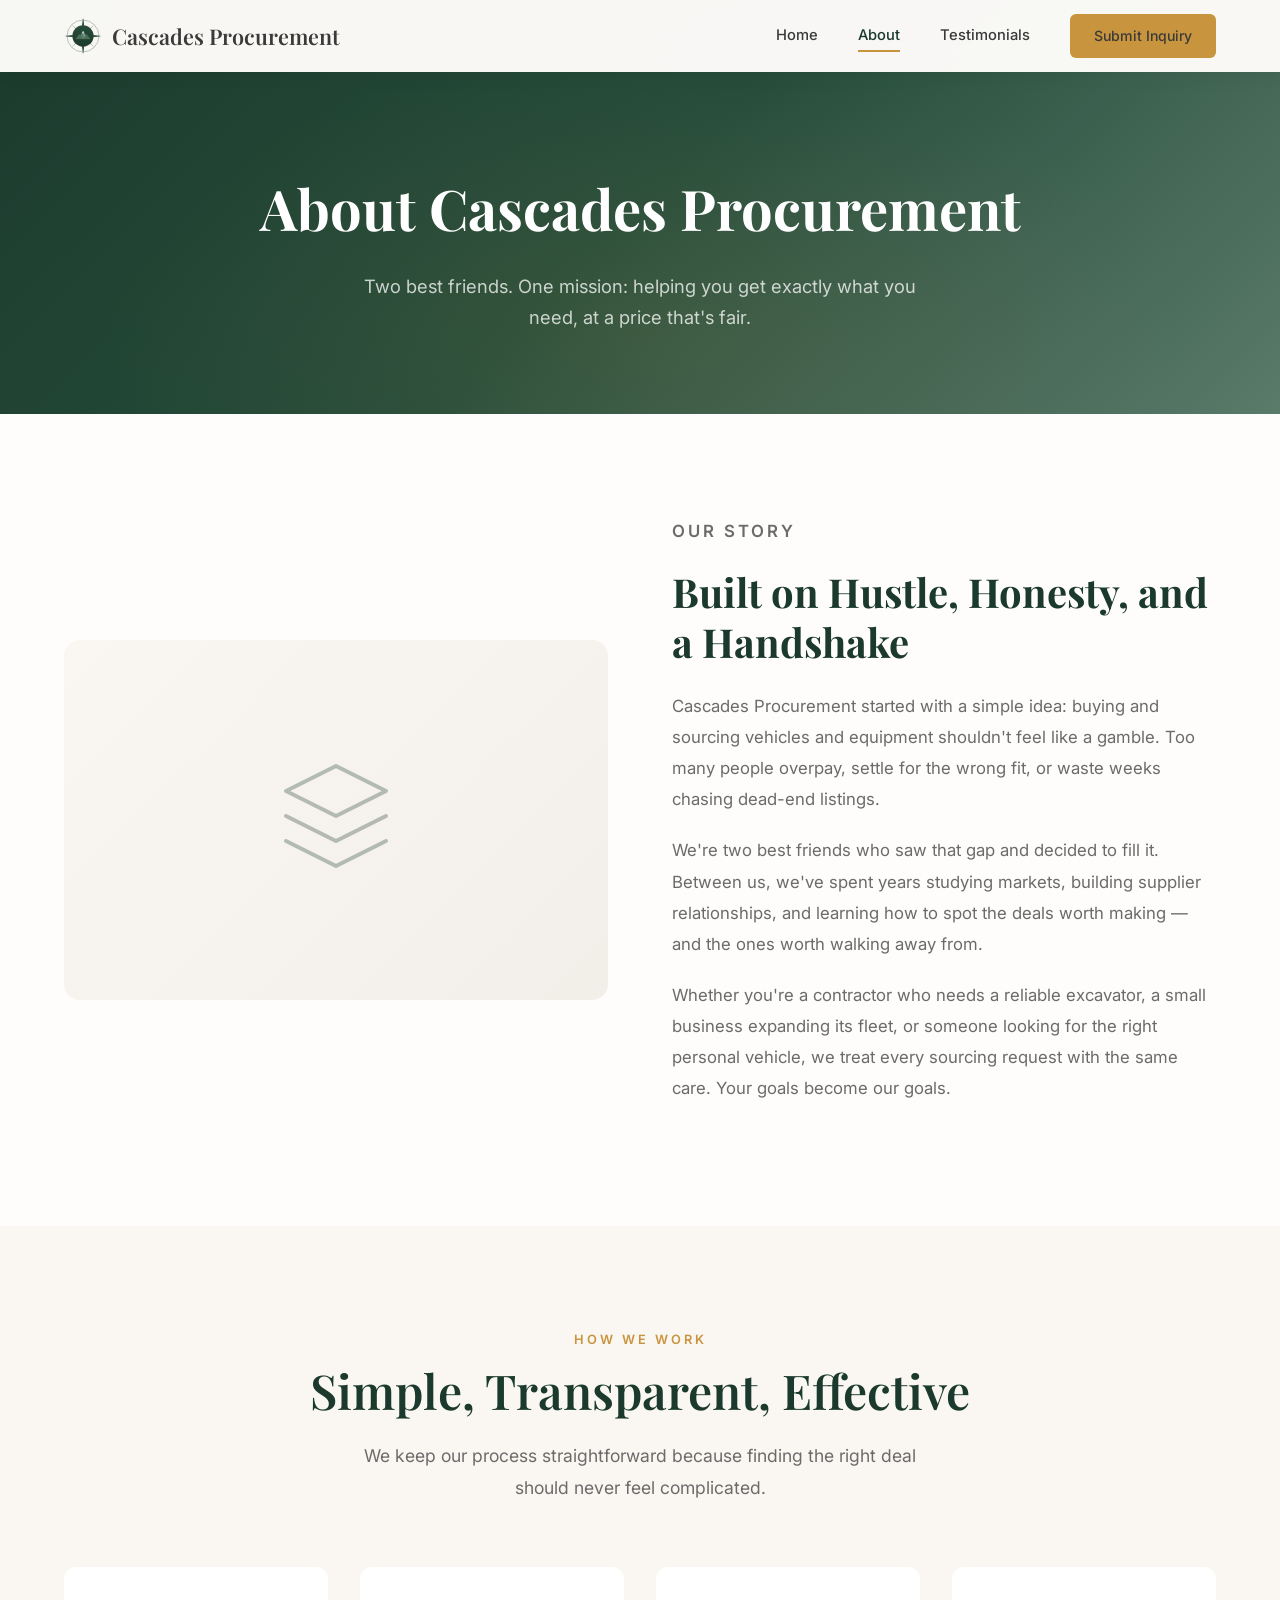
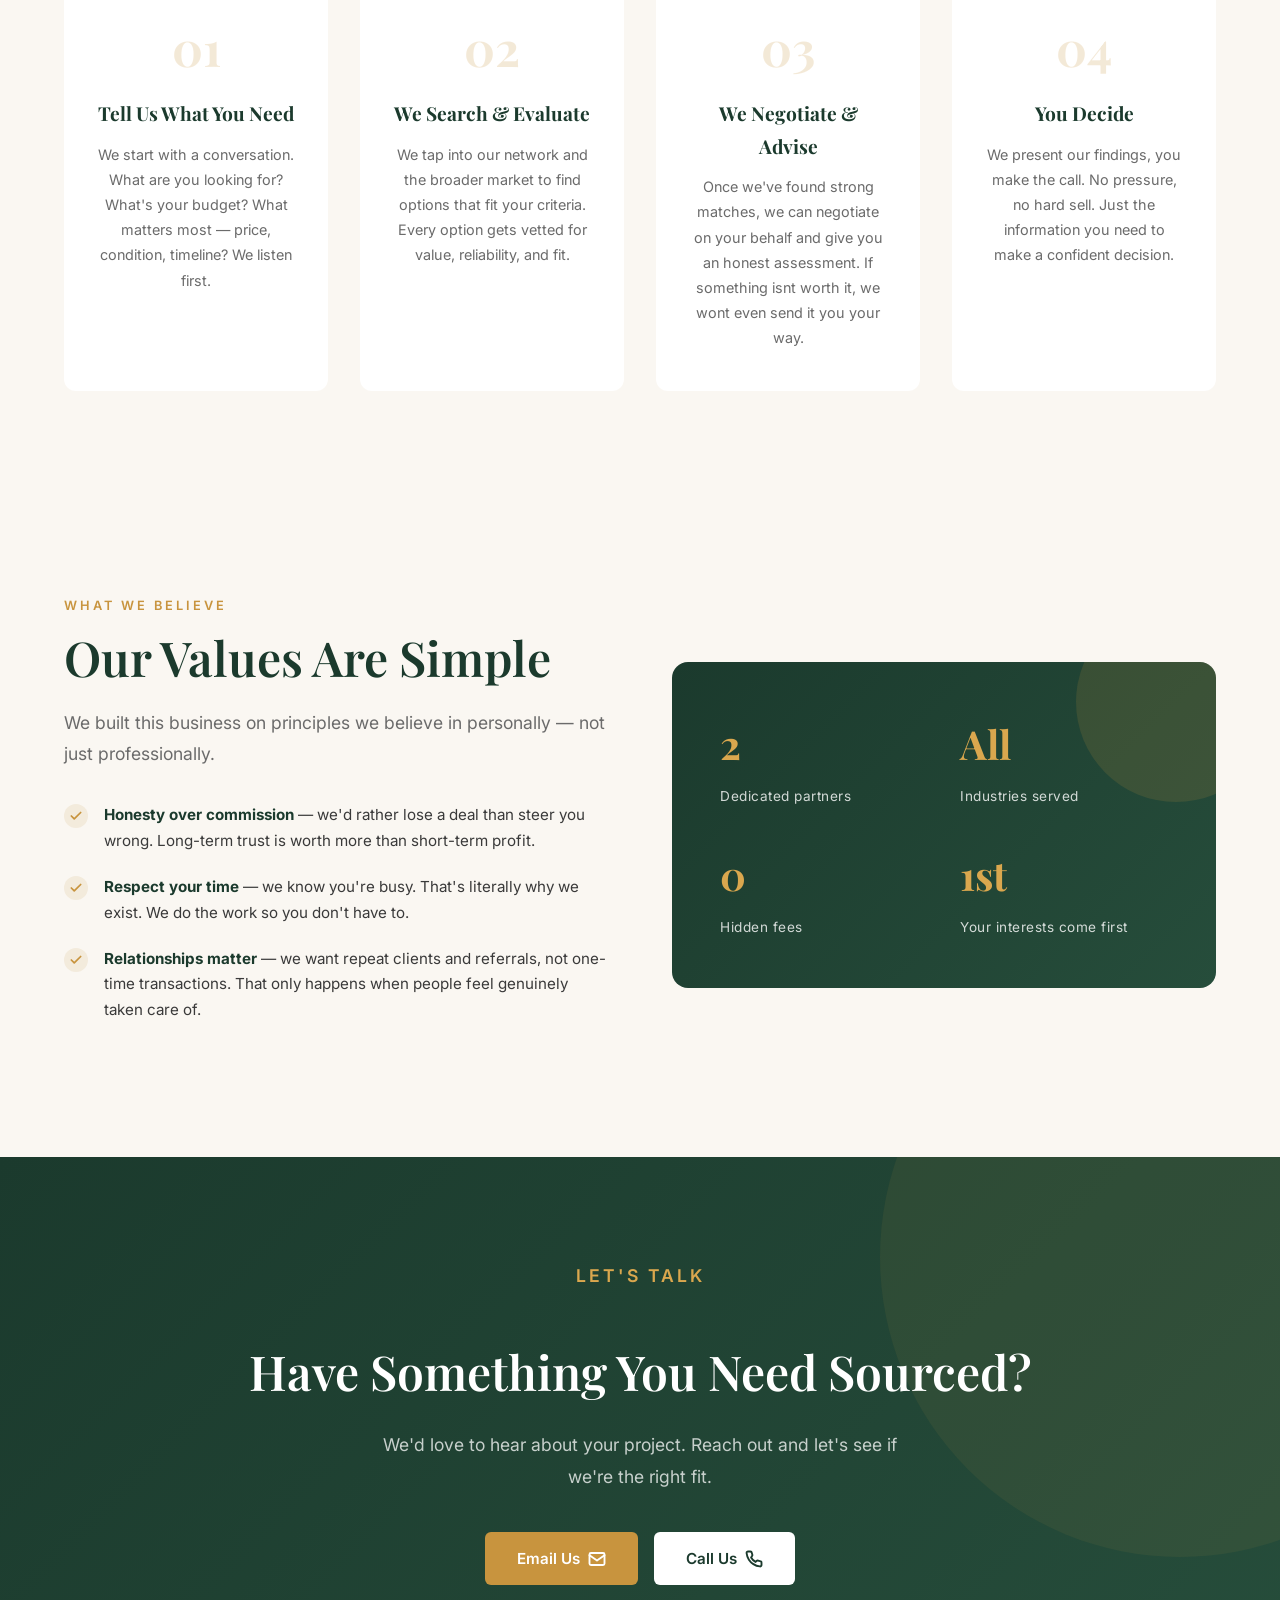
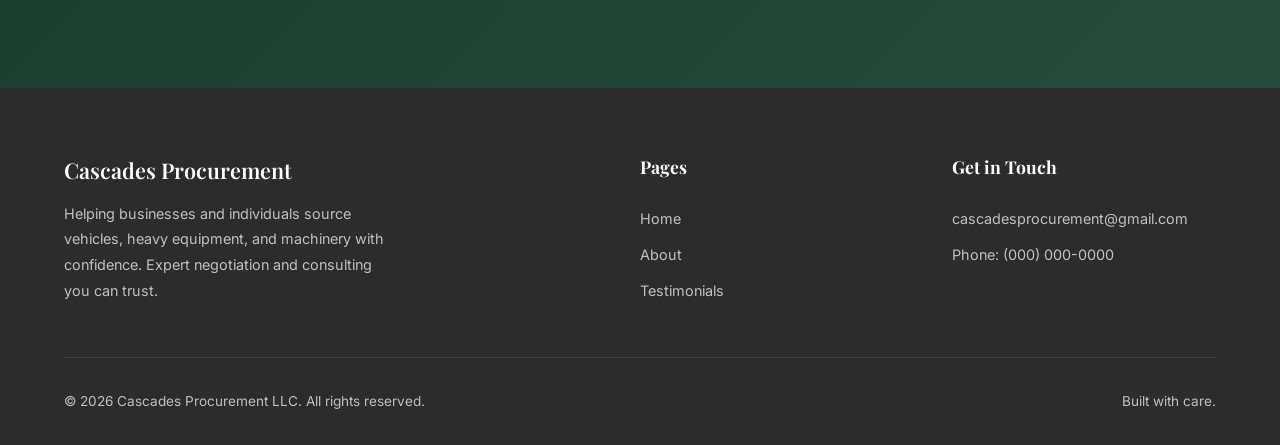
==== about.html @ ac0a52a3 "Update content and contact information in about.html" ====
<!DOCTYPE html>
<html lang="en">
<head>
  <meta charset="UTF-8">
  <meta name="viewport" content="width=device-width, initial-scale=1.0">
  <title>About Us — Cascades Procurement</title>
  <meta name="description" content="Learn about Cascades Procurement — who we are, how we work, and why businesses and individuals trust us to source vehicles and heavy equipment.">
  <link rel="stylesheet" href="styles.css">
  <link rel="icon" type="image/svg+xml" href="logo-icon.svg">
</head>
<body>

  <!-- ========== NAVIGATION ========== -->
  <nav class="navbar scrolled" id="navbar">
    <div class="container nav-inner">
      <a href="index.html" class="nav-logo">
        <img class="nav-logo-icon" src="logo-icon.svg" alt="Cascades Procurement logo">
        <span class="nav-logo-text">Cascades Procurement</span>
      </a>
      <div class="nav-links" id="navLinks">
        <a href="index.html">Home</a>
        <a href="about.html" class="active">About</a>
        <a href="testimonials.html">Testimonials</a>
        <a href="index.html#contact" class="btn btn-primary nav-cta">Submit Inquiry</a>
      </div>
      <button class="nav-toggle" id="navToggle" aria-label="Toggle navigation">
        <span></span><span></span><span></span>
      </button>
    </div>
  </nav>

  <!-- ========== PAGE HERO ========== -->
  <section class="page-hero">
    <h1 class="fade-up">About Cascades Procurement</h1>
    <p class="fade-up">Two best friends. One mission: helping you get exactly what you need, at a price that's&nbsp;fair.</p>
  </section>

  <!-- ========== OUR STORY ========== -->
  <section class="about-story">
    <div class="container about-story-grid">
      <div class="about-story-visual fade-up">
        <div class="about-icon-large">
          <svg viewBox="0 0 24 24" fill="none" stroke="currentColor" stroke-width=".8" stroke-linecap="round" stroke-linejoin="round">
            <path d="M12 2L2 7l10 5 10-5-10-5z"/>
            <path d="M2 17l10 5 10-5"/>
            <path d="M2 12l10 5 10-5"/>
          </svg>
        </div>
      </div>
      <div class="about-story-text fade-up">
        <p class="section-label">Our Story</p>
        <h2>Built on Hustle, Honesty, and a Handshake</h2>
        <p>Cascades Procurement started with a simple idea: buying and sourcing vehicles and equipment shouldn't feel like a gamble. Too many people overpay, settle for the wrong fit, or waste weeks chasing dead-end listings.</p>
        <p>We're two best friends who saw that gap and decided to fill it. Between us, we've spent years studying markets, building supplier relationships, and learning how to spot the deals worth making — and the ones worth walking away from.</p>
        <p>Whether you're a contractor who needs a reliable excavator, a small business expanding its fleet, or someone looking for the right personal vehicle, we treat every sourcing request with the same care. Your goals become our goals.</p>
      </div>
    </div>
  </section>

  <!-- ========== OUR APPROACH ========== -->
  <section class="approach">
    <div class="container">
      <div class="approach-header">
        <p class="section-label fade-up">How We Work</p>
        <h2 class="section-heading fade-up">Simple, Transparent, Effective</h2>
        <p class="section-sub fade-up">We keep our process straightforward because finding the right deal should never feel complicated.</p>
      </div>
      <div class="approach-steps stagger">
        <div class="approach-step fade-up">
          <div class="step-number">01</div>
          <h3>Tell Us What You Need</h3>
          <p>We start with a conversation. What are you looking for? What's your budget? What matters most — price, condition, timeline? We listen first.</p>
        </div>
        <div class="approach-step fade-up">
          <div class="step-number">02</div>
          <h3>We Search &amp; Evaluate</h3>
          <p>We tap into our network and the broader market to find options that fit your criteria. Every option gets vetted for value, reliability, and fit.</p>
        </div>
        <div class="approach-step fade-up">
          <div class="step-number">03</div>
          <h3>We Negotiate &amp; Advise</h3>
          <p>Once we've found strong matches, we can negotiate on your behalf and give you an honest assessment. If something isnt worth it, we wont even send it you your way.</p>
        </div>
        <div class="approach-step fade-up">
          <div class="step-number">04</div>
          <h3>You Decide</h3>
          <p>We present our findings, you make the call. No pressure, no hard sell. Just the information you need to make a confident decision.</p>
        </div>
      </div>
    </div>
  </section>

  <!-- ========== VALUES ========== -->
  <section class="value">
    <div class="container value-grid">
      <div class="value-content fade-up">
        <p class="section-label">What We Believe</p>
        <h2 class="section-heading">Our Values Are Simple</h2>
        <p class="section-sub">We built this business on principles we believe in personally — not just professionally.</p>
        <div class="value-list">
          <div class="value-item">
            <div class="value-check">
              <svg viewBox="0 0 24 24" fill="none" stroke="currentColor" stroke-width="3" stroke-linecap="round" stroke-linejoin="round"><polyline points="20 6 9 17 4 12"/></svg>
            </div>
            <p><strong>Honesty over commission</strong> &mdash; we'd rather lose a deal than steer you wrong. Long-term trust is worth more than short-term profit.</p>
          </div>
          <div class="value-item">
            <div class="value-check">
              <svg viewBox="0 0 24 24" fill="none" stroke="currentColor" stroke-width="3" stroke-linecap="round" stroke-linejoin="round"><polyline points="20 6 9 17 4 12"/></svg>
            </div>
            <p><strong>Respect your time</strong> &mdash; we know you're busy. That's literally why we exist. We do the work so you don't have to.</p>
          </div>
          <div class="value-item">
            <div class="value-check">
              <svg viewBox="0 0 24 24" fill="none" stroke="currentColor" stroke-width="3" stroke-linecap="round" stroke-linejoin="round"><polyline points="20 6 9 17 4 12"/></svg>
            </div>
            <p><strong>Relationships matter</strong> &mdash; we want repeat clients and referrals, not one-time transactions. That only happens when people feel genuinely taken care of.</p>
          </div>
        </div>
      </div>
      <div class="value-visual fade-up">
        <div class="value-visual-box">
          <div class="stat-grid">
            <div class="stat">
              <h4>2</h4>
              <span>Dedicated partners</span>
            </div>
            <div class="stat">
              <h4>All</h4>
              <span>Industries served</span>
            </div>
            <div class="stat">
              <h4>0</h4>
              <span>Hidden fees</span>
            </div>
            <div class="stat">
              <h4>1st</h4>
              <span>Your interests come first</span>
            </div>
          </div>
        </div>
      </div>
    </div>
  </section>

  <!-- ========== CTA ========== -->
  <section class="cta-banner">
    <div class="container">
      <p class="section-label fade-up">Let's Talk</p>
      <h2 class="fade-up">Have Something You Need Sourced?</h2>
      <p class="fade-up">We'd love to hear about your project. Reach out and let's see if we're the right fit.</p>
      <div class="cta-buttons fade-up">
        <a href="mailto:contact@cascadesprocurement.com" class="btn btn-primary">
          Email Us
          <svg width="18" height="18" viewBox="0 0 24 24" fill="none" stroke="currentColor" stroke-width="2.5" stroke-linecap="round" stroke-linejoin="round"><rect x="2" y="4" width="20" height="16" rx="2"/><path d="M22 7l-10 7L2 7"/></svg>
        </a>
        <a href="tel:+10000000000" class="btn btn-white">
          Call Us
          <svg width="18" height="18" viewBox="0 0 24 24" fill="none" stroke="currentColor" stroke-width="2.5" stroke-linecap="round" stroke-linejoin="round"><path d="M22 16.92v3a2 2 0 01-2.18 2 19.79 19.79 0 01-8.63-3.07 19.5 19.5 0 01-6-6 19.79 19.79 0 01-3.07-8.67A2 2 0 014.11 2h3a2 2 0 012 1.72c.13.81.36 1.6.68 2.34a2 2 0 01-.45 2.11L8.09 9.91a16 16 0 006 6l1.27-1.27a2 2 0 012.11-.45c.74.32 1.53.55 2.34.68A2 2 0 0122 16.92z"/></svg>
        </a>
      </div>
    </div>
  </section>

  <!-- ========== FOOTER ========== -->
  <footer class="footer">
    <div class="container">
      <div class="footer-grid">
        <div class="footer-brand">
          <span class="nav-logo-text">Cascades Procurement</span>
          <p>Helping businesses and individuals source vehicles, heavy equipment, and machinery with confidence. Expert negotiation and consulting you can trust.</p>
        </div>
        <div>
          <h4>Pages</h4>
          <div class="footer-links">
            <a href="index.html">Home</a>
            <a href="about.html">About</a>
            <a href="testimonials.html">Testimonials</a>
          </div>
        </div>
        <div>
          <h4>Get in Touch</h4>
          <div class="footer-links">
            <a href="mailto:cascadesprocurement@gmail.com">cascadesprocurement@gmail.com</a>
            <a href="tel:+10000000000">Phone: (000) 000-0000</a>
          </div>
        </div>
      </div>
      <div class="footer-bottom">
        <span>&copy; 2026 Cascades Procurement LLC. All rights reserved.</span>
        <span>Built with care.</span>
      </div>
    </div>
  </footer>

  <script src="script.js"></script>
</body>
</html>
---- styles.css ----
/* ============================================
   Cascades Procurement — Global Styles
   Warm, approachable, professional
   ============================================ */

/* ---------- Fonts ---------- */
@import url('https://fonts.googleapis.com/css2?family=Inter:wght@300;400;500;600;700&family=Playfair+Display:wght@500;600;700&display=swap');

/* ---------- Custom Properties ---------- */
:root {
  /* Core palette */
  --forest:       #1b3a2d;
  --forest-light: #264d3b;
  --sage:         #5a7a6a;
  --amber:        #c8943e;
  --amber-light:  #daa74e;
  --cream:        #faf7f2;
  --warm-white:   #fffdfb;
  --warm-gray:    #f2efe9;
  --charcoal:     #2c2c2c;
  --text:         #3a3a3a;
  --text-light:   #6b6b6b;

  /* Typography */
  --font-body:    'Inter', system-ui, -apple-system, sans-serif;
  --font-display: 'Playfair Display', Georgia, serif;

  /* Spacing */
  --section-pad: clamp(4rem, 8vw, 7rem);

  /* Transitions */
  --ease: cubic-bezier(.4, 0, .2, 1);
}

/* ---------- Reset & Base ---------- */
*, *::before, *::after { box-sizing: border-box; margin: 0; padding: 0; }

html {
  scroll-behavior: smooth;
  -webkit-font-smoothing: antialiased;
}

body {
  font-family: var(--font-body);
  color: var(--text);
  background: var(--warm-white);
  line-height: 1.7;
  overflow-x: hidden;
}

img { max-width: 100%; display: block; }
a   { text-decoration: none; color: inherit; }
ul  { list-style: none; }

/* ---------- Utility ---------- */
.container {
  width: min(1200px, 90%);
  margin-inline: auto;
}

.section-label {
  font-family: var(--font-body);
  font-size: .8rem;
  font-weight: 600;
  letter-spacing: 3px;
  text-transform: uppercase;
  color: var(--amber);
  margin-bottom: .75rem;
}

.section-heading {
  font-family: var(--font-display);
  font-size: clamp(2rem, 4vw, 3rem);
  font-weight: 600;
  color: var(--forest);
  line-height: 1.2;
  margin-bottom: 1.25rem;
}

.section-sub {
  font-size: 1.1rem;
  color: var(--text-light);
  max-width: 600px;
  line-height: 1.8;
}

/* ---------- Buttons ---------- */
.btn {
  display: inline-flex;
  align-items: center;
  gap: .5rem;
  padding: .85rem 2rem;
  border-radius: 6px;
  font-family: var(--font-body);
  font-weight: 600;
  font-size: .95rem;
  cursor: pointer;
  border: none;
  transition: all .3s var(--ease);
}

.btn-primary {
  background: var(--amber);
  color: #fff;
}
.btn-primary:hover {
  background: var(--amber-light);
  transform: translateY(-2px);
  box-shadow: 0 8px 24px rgba(200, 148, 62, .3);
}

.btn-outline {
  background: transparent;
  color: var(--forest);
  border: 2px solid var(--forest);
}
.btn-outline:hover {
  background: var(--forest);
  color: #fff;
  transform: translateY(-2px);
}

.btn-white {
  background: #fff;
  color: var(--forest);
}
.btn-white:hover {
  transform: translateY(-2px);
  box-shadow: 0 8px 24px rgba(0,0,0,.12);
}

/* ---------- Navigation ---------- */
.navbar {
  position: fixed;
  top: 0; left: 0; right: 0;
  z-index: 1000;
  padding: 1.25rem 0;
  background: rgba(27, 58, 45, .85);
  backdrop-filter: blur(12px);
  transition: all .4s var(--ease);
}

/* Nav text is white on dark hero background */
.navbar .nav-logo-text,
.navbar .nav-links a {
  color: rgba(255,255,255,.9);
}

.navbar .nav-links a:hover,
.navbar .nav-links a.active {
  color: #fff;
}

.navbar .nav-toggle span {
  background: #fff;
}

.navbar.scrolled {
  background: rgba(255, 253, 251, .97);
  backdrop-filter: blur(12px);
  box-shadow: 0 1px 20px rgba(0,0,0,.06);
  padding: .85rem 0;
}

/* Revert text to dark on scrolled / inner pages */
.navbar.scrolled .nav-logo-text,
.navbar.scrolled .nav-links a {
  color: var(--text);
}

.navbar.scrolled .nav-links a:hover,
.navbar.scrolled .nav-links a.active {
  color: var(--forest);
}

.navbar.scrolled .nav-toggle span {
  background: var(--forest);
}

/* scrolled state handled by default img rendering */

.nav-inner {
  display: flex;
  align-items: center;
  justify-content: space-between;
}

.nav-logo {
  display: flex;
  align-items: center;
  gap: .65rem;
}

.nav-logo-icon {
  width: 38px;
  height: 38px;
}

.nav-logo-text {
  font-family: var(--font-display);
  font-size: 1.35rem;
  font-weight: 600;
  color: var(--forest);
}

.nav-links {
  display: flex;
  align-items: center;
  gap: 2.5rem;
}

.nav-links a {
  font-size: .92rem;
  font-weight: 500;
  color: var(--text);
  position: relative;
  transition: color .3s var(--ease);
}

.nav-links a::after {
  content: '';
  position: absolute;
  bottom: -4px; left: 0;
  width: 0; height: 2px;
  background: var(--amber);
  transition: width .3s var(--ease);
}

.nav-links a:hover,
.nav-links a.active {
  color: var(--forest);
}

.nav-links a:hover::after,
.nav-links a.active::after {
  width: 100%;
}

.nav-cta {
  padding: .65rem 1.5rem !important;
  font-size: .88rem !important;
}

/* Mobile menu toggle */
.nav-toggle {
  display: none;
  flex-direction: column;
  gap: 5px;
  cursor: pointer;
  background: none;
  border: none;
  padding: 4px;
}
.nav-toggle span {
  display: block;
  width: 24px;
  height: 2px;
  background: var(--forest);
  border-radius: 2px;
  transition: all .3s var(--ease);
}

/* ---------- Hero ---------- */
.hero {
  position: relative;
  min-height: 100vh;
  display: flex;
  align-items: center;
  background: linear-gradient(135deg, var(--forest) 0%, var(--forest-light) 50%, var(--sage) 100%);
  overflow: hidden;
}

.hero::before {
  content: '';
  position: absolute;
  inset: 0;
  background:
    radial-gradient(ellipse at 20% 80%, rgba(200, 148, 62, .12) 0%, transparent 60%),
    radial-gradient(ellipse at 80% 20%, rgba(255,255,255,.06) 0%, transparent 50%);
}

.hero-content {
  position: relative;
  z-index: 2;
  max-width: 720px;
  padding: 8rem 0 6rem;
}

.hero-label {
  font-size: .8rem;
  font-weight: 600;
  letter-spacing: 3px;
  text-transform: uppercase;
  color: var(--amber);
  margin-bottom: 1.5rem;
}

.hero h1 {
  font-family: var(--font-display);
  font-size: clamp(2.5rem, 5.5vw, 4rem);
  font-weight: 700;
  color: #fff;
  line-height: 1.15;
  margin-bottom: 1.5rem;
}

.hero h1 em {
  font-style: normal;
  color: var(--amber-light);
}

.hero p {
  font-size: 1.15rem;
  color: rgba(255,255,255,.8);
  line-height: 1.8;
  max-width: 560px;
  margin-bottom: 2.5rem;
}

.hero-buttons {
  display: flex;
  flex-wrap: wrap;
  gap: 1rem;
}

/* Floating shapes */
.hero-shape {
  position: absolute;
  border-radius: 50%;
  opacity: .06;
  background: #fff;
}
.hero-shape-1 { width: 500px; height: 500px; top: -150px; right: -100px; }
.hero-shape-2 { width: 300px; height: 300px; bottom: -80px; left: -60px; }
.hero-shape-3 { width: 200px; height: 200px; top: 40%; right: 15%; opacity: .04; }

/* ---------- Services ---------- */
.services {
  padding: var(--section-pad) 0;
  background: var(--warm-white);
}

.services-header {
  text-align: center;
  margin-bottom: 4rem;
}

.services-header .section-sub {
  margin-inline: auto;
}

.services-grid {
  display: grid;
  grid-template-columns: repeat(auto-fit, minmax(320px, 1fr));
  gap: 2rem;
}

.service-card {
  background: #fff;
  border-radius: 12px;
  padding: 2.5rem 2rem;
  border: 1px solid rgba(0,0,0,.05);
  transition: all .4s var(--ease);
  position: relative;
  overflow: hidden;
}

.service-card::before {
  content: '';
  position: absolute;
  top: 0; left: 0; right: 0;
  height: 3px;
  background: linear-gradient(90deg, var(--amber), var(--amber-light));
  transform: scaleX(0);
  transform-origin: left;
  transition: transform .4s var(--ease);
}

.service-card:hover {
  transform: translateY(-4px);
  box-shadow: 0 16px 48px rgba(0,0,0,.08);
}

.service-card:hover::before {
  transform: scaleX(1);
}

.service-icon {
  width: 56px;
  height: 56px;
  border-radius: 12px;
  background: var(--cream);
  display: flex;
  align-items: center;
  justify-content: center;
  margin-bottom: 1.5rem;
}

.service-icon svg {
  width: 28px;
  height: 28px;
  color: var(--amber);
}

.service-card h3 {
  font-family: var(--font-display);
  font-size: 1.35rem;
  font-weight: 600;
  color: var(--forest);
  margin-bottom: .75rem;
}

.service-card p {
  color: var(--text-light);
  font-size: .95rem;
  line-height: 1.75;
}

/* ---------- Why Us / Value ---------- */
.value {
  padding: var(--section-pad) 0;
  background: var(--cream);
}

.value-grid {
  display: grid;
  grid-template-columns: 1fr 1fr;
  gap: 4rem;
  align-items: center;
}

.value-visual {
  position: relative;
}

.value-visual-box {
  background: linear-gradient(135deg, var(--forest), var(--forest-light));
  border-radius: 16px;
  padding: 3rem;
  color: #fff;
  position: relative;
  overflow: hidden;
}

.value-visual-box::after {
  content: '';
  position: absolute;
  width: 200px; height: 200px;
  border-radius: 50%;
  background: rgba(200,148,62,.15);
  top: -60px; right: -60px;
}

.stat-grid {
  display: grid;
  grid-template-columns: 1fr 1fr;
  gap: 2rem;
  position: relative;
  z-index: 1;
}

.stat h4 {
  font-family: var(--font-display);
  font-size: 2.5rem;
  font-weight: 700;
  color: var(--amber-light);
  margin-bottom: .25rem;
}

.stat span {
  font-size: .85rem;
  opacity: .8;
  letter-spacing: .5px;
}

.value-content .section-sub {
  margin-bottom: 2rem;
}

.value-list {
  display: flex;
  flex-direction: column;
  gap: 1.25rem;
  margin-bottom: 2rem;
}

.value-item {
  display: flex;
  align-items: flex-start;
  gap: 1rem;
}

.value-check {
  width: 24px;
  height: 24px;
  border-radius: 50%;
  background: rgba(200, 148, 62, .12);
  display: flex;
  align-items: center;
  justify-content: center;
  flex-shrink: 0;
  margin-top: 2px;
}

.value-check svg {
  width: 14px;
  height: 14px;
  color: var(--amber);
}

.value-item p {
  font-size: .95rem;
  color: var(--text);
  line-height: 1.7;
}

.value-item strong {
  color: var(--forest);
}

/* ---------- Inquiry Form ---------- */
.inquiry {
  padding: var(--section-pad) 0;
  background: var(--warm-white);
}

.inquiry-wrapper {
  display: grid;
  grid-template-columns: 1fr 1.3fr;
  gap: 4rem;
  align-items: start;
}

.inquiry-info {
  position: sticky;
  top: 7rem;
}

.inquiry-info .section-sub {
  margin-bottom: 2.5rem;
}

.inquiry-perks {
  display: flex;
  flex-direction: column;
  gap: 1.5rem;
}

.inquiry-perk {
  display: flex;
  align-items: flex-start;
  gap: 1rem;
}

.inquiry-perk-icon {
  width: 44px;
  height: 44px;
  border-radius: 10px;
  background: var(--cream);
  display: flex;
  align-items: center;
  justify-content: center;
  flex-shrink: 0;
}

.inquiry-perk-icon svg {
  width: 22px;
  height: 22px;
  color: var(--amber);
}

.inquiry-perk h4 {
  font-size: .95rem;
  font-weight: 600;
  color: var(--forest);
  margin-bottom: .2rem;
}

.inquiry-perk p {
  font-size: .85rem;
  color: var(--text-light);
  line-height: 1.65;
}

.inquiry-form-card {
  background: #fff;
  border-radius: 16px;
  padding: 2.5rem;
  border: 1px solid rgba(0,0,0,.06);
  box-shadow: 0 8px 40px rgba(0,0,0,.05);
}

.inquiry-form-card h3 {
  font-family: var(--font-display);
  font-size: 1.4rem;
  color: var(--forest);
  margin-bottom: .5rem;
}

.inquiry-form-card > p {
  font-size: .9rem;
  color: var(--text-light);
  margin-bottom: 2rem;
  line-height: 1.7;
}

.form-row {
  display: grid;
  grid-template-columns: 1fr 1fr;
  gap: 1.25rem;
}

.form-group {
  margin-bottom: 1.25rem;
}

.form-group.full {
  grid-column: 1 / -1;
}

.form-group label {
  display: block;
  font-size: .85rem;
  font-weight: 600;
  color: var(--text);
  margin-bottom: .45rem;
}

.form-group label .required {
  color: var(--amber);
  margin-left: 2px;
}

.form-group input,
.form-group select,
.form-group textarea {
  width: 100%;
  padding: .8rem 1rem;
  border: 1.5px solid rgba(0,0,0,.1);
  border-radius: 8px;
  font-family: var(--font-body);
  font-size: .92rem;
  color: var(--text);
  background: var(--warm-white);
  transition: border-color .3s var(--ease), box-shadow .3s var(--ease);
  -webkit-appearance: none;
  appearance: none;
}

.form-group select {
  background-image: url("data:image/svg+xml,%3Csvg xmlns='http://www.w3.org/2000/svg' width='16' height='16' viewBox='0 0 24 24' fill='none' stroke='%236b6b6b' stroke-width='2' stroke-linecap='round' stroke-linejoin='round'%3E%3Cpolyline points='6 9 12 15 18 9'%3E%3C/polyline%3E%3C/svg%3E");
  background-repeat: no-repeat;
  background-position: right 1rem center;
  padding-right: 2.5rem;
  cursor: pointer;
}

.form-group textarea {
  resize: vertical;
  min-height: 120px;
  line-height: 1.6;
}

.form-group input:focus,
.form-group select:focus,
.form-group textarea:focus {
  outline: none;
  border-color: var(--amber);
  box-shadow: 0 0 0 3px rgba(200, 148, 62, .12);
}

.form-group input::placeholder,
.form-group textarea::placeholder {
  color: #b0b0b0;
}

.form-submit {
  margin-top: .5rem;
}

.form-submit .btn {
  width: 100%;
  justify-content: center;
  padding: 1rem;
  font-size: 1rem;
}

.form-note {
  text-align: center;
  font-size: .8rem;
  color: var(--text-light);
  margin-top: 1rem;
}

/* Form success state */
.form-success {
  text-align: center;
  padding: 3rem 2rem;
  display: none;
}

.form-success.show {
  display: block;
}

.form-success-icon {
  width: 64px;
  height: 64px;
  border-radius: 50%;
  background: rgba(200, 148, 62, .1);
  display: flex;
  align-items: center;
  justify-content: center;
  margin: 0 auto 1.5rem;
}

.form-success-icon svg {
  width: 32px;
  height: 32px;
  color: var(--amber);
}

.form-success h3 {
  font-family: var(--font-display);
  font-size: 1.5rem;
  color: var(--forest);
  margin-bottom: .75rem;
}

.form-success p {
  color: var(--text-light);
  font-size: .95rem;
  line-height: 1.7;
}

@media (max-width: 900px) {
  .inquiry-wrapper {
    grid-template-columns: 1fr;
    gap: 2.5rem;
  }

  .inquiry-info {
    position: static;
  }

  .form-row {
    grid-template-columns: 1fr;
  }
}

/* ---------- CTA Banner ---------- */
.cta-banner {
  padding: var(--section-pad) 0;
  background: linear-gradient(135deg, var(--forest) 0%, var(--forest-light) 100%);
  text-align: center;
  position: relative;
  overflow: hidden;
}

.cta-banner::before {
  content: '';
  position: absolute;
  width: 600px; height: 600px;
  border-radius: 50%;
  background: rgba(200,148,62,.08);
  top: -200px; right: -200px;
}

.cta-banner .section-label { color: var(--amber-light); }

.cta-banner h2 {
  font-family: var(--font-display);
  font-size: clamp(2rem, 4vw, 3rem);
  font-weight: 600;
  color: #fff;
  margin-bottom: 1rem;
}

.cta-banner p {
  color: rgba(255,255,255,.75);
  font-size: 1.1rem;
  max-width: 560px;
  margin: 0 auto 2.5rem;
  line-height: 1.8;
}

.cta-buttons {
  display: flex;
  justify-content: center;
  flex-wrap: wrap;
  gap: 1rem;
  position: relative;
  z-index: 1;
}

/* ---------- Footer ---------- */
.footer {
  background: var(--charcoal);
  color: rgba(255,255,255,.7);
  padding: 4rem 0 2rem;
}

.footer-grid {
  display: grid;
  grid-template-columns: 2fr 1fr 1fr;
  gap: 3rem;
  margin-bottom: 3rem;
}

.footer-brand .nav-logo-text {
  color: #fff;
  margin-bottom: .75rem;
  display: block;
}

.footer-brand p {
  font-size: .9rem;
  line-height: 1.8;
  max-width: 320px;
}

.footer h4 {
  font-family: var(--font-display);
  font-size: 1.1rem;
  color: #fff;
  margin-bottom: 1.25rem;
}

.footer-links a {
  display: block;
  font-size: .9rem;
  padding: .35rem 0;
  transition: color .3s var(--ease);
}

.footer-links a:hover {
  color: var(--amber-light);
}

.footer-bottom {
  border-top: 1px solid rgba(255,255,255,.1);
  padding-top: 2rem;
  display: flex;
  justify-content: space-between;
  align-items: center;
  font-size: .85rem;
}

/* ---------- About Page ---------- */
.page-hero {
  padding: 10rem 0 5rem;
  background: linear-gradient(135deg, var(--forest) 0%, var(--forest-light) 50%, var(--sage) 100%);
  text-align: center;
  position: relative;
  overflow: hidden;
}

.page-hero::before {
  content: '';
  position: absolute;
  inset: 0;
  background: radial-gradient(ellipse at 50% 80%, rgba(200,148,62,.1) 0%, transparent 60%);
}

.page-hero h1 {
  font-family: var(--font-display);
  font-size: clamp(2.2rem, 4.5vw, 3.5rem);
  font-weight: 700;
  color: #fff;
  margin-bottom: 1rem;
  position: relative;
}

.page-hero p {
  font-size: 1.15rem;
  color: rgba(255,255,255,.75);
  max-width: 560px;
  margin-inline: auto;
  position: relative;
}

.about-story {
  padding: var(--section-pad) 0;
}

.about-story-grid {
  display: grid;
  grid-template-columns: 1fr 1fr;
  gap: 4rem;
  align-items: center;
}

.about-story-visual {
  background: linear-gradient(135deg, var(--cream), var(--warm-gray));
  border-radius: 16px;
  padding: 3rem;
  display: flex;
  align-items: center;
  justify-content: center;
  min-height: 360px;
}

.about-icon-large svg {
  width: 120px;
  height: 120px;
  color: var(--forest);
  opacity: .3;
}

.about-story-text h2 {
  font-family: var(--font-display);
  font-size: clamp(1.8rem, 3.5vw, 2.5rem);
  color: var(--forest);
  margin-bottom: 1.5rem;
  line-height: 1.25;
}

.about-story-text p {
  color: var(--text-light);
  font-size: 1.05rem;
  line-height: 1.85;
  margin-bottom: 1.25rem;
}

/* Approach section */
.approach {
  padding: var(--section-pad) 0;
  background: var(--cream);
}

.approach-header {
  text-align: center;
  margin-bottom: 4rem;
}

.approach-header .section-sub { margin-inline: auto; }

.approach-steps {
  display: grid;
  grid-template-columns: repeat(auto-fit, minmax(240px, 1fr));
  gap: 2rem;
  counter-reset: step;
}

.approach-step {
  background: #fff;
  border-radius: 12px;
  padding: 2.5rem 2rem;
  text-align: center;
  counter-increment: step;
  position: relative;
  transition: transform .3s var(--ease);
}

.approach-step:hover { transform: translateY(-4px); }

.step-number {
  font-family: var(--font-display);
  font-size: 3rem;
  font-weight: 700;
  color: var(--amber);
  opacity: .2;
  margin-bottom: .5rem;
}

.approach-step h3 {
  font-family: var(--font-display);
  font-size: 1.2rem;
  color: var(--forest);
  margin-bottom: .75rem;
}

.approach-step p {
  font-size: .9rem;
  color: var(--text-light);
  line-height: 1.75;
}

/* ---------- Testimonials Page ---------- */
.testimonials-section {
  padding: var(--section-pad) 0;
}

.testimonials-section .section-sub {
  margin-inline: auto;
}

.testimonials-coming {
  text-align: center;
  padding: 5rem 2rem;
}

.testimonials-coming-icon {
  width: 80px;
  height: 80px;
  border-radius: 50%;
  background: var(--cream);
  display: flex;
  align-items: center;
  justify-content: center;
  margin: 0 auto 2rem;
}

.testimonials-coming-icon svg {
  width: 36px;
  height: 36px;
  color: var(--amber);
}

.testimonials-coming h3 {
  font-family: var(--font-display);
  font-size: 1.5rem;
  color: var(--forest);
  margin-bottom: 1rem;
}

.testimonials-coming p {
  font-size: 1.05rem;
  color: var(--text-light);
  max-width: 480px;
  margin: 0 auto 2rem;
  line-height: 1.8;
}

/* ---------- Animations ---------- */
.fade-up {
  opacity: 0;
  transform: translateY(30px);
  transition: opacity .7s var(--ease), transform .7s var(--ease);
}

.fade-up.visible {
  opacity: 1;
  transform: translateY(0);
}

/* Stagger children */
.stagger .fade-up:nth-child(1) { transition-delay: 0s; }
.stagger .fade-up:nth-child(2) { transition-delay: .12s; }
.stagger .fade-up:nth-child(3) { transition-delay: .24s; }
.stagger .fade-up:nth-child(4) { transition-delay: .36s; }

/* ---------- Responsive ---------- */
@media (max-width: 900px) {
  .value-grid,
  .about-story-grid {
    grid-template-columns: 1fr;
    gap: 2.5rem;
  }

  .footer-grid {
    grid-template-columns: 1fr;
    gap: 2rem;
  }

  .footer-bottom {
    flex-direction: column;
    gap: .75rem;
    text-align: center;
  }
}

@media (max-width: 768px) {
  .nav-links {
    position: fixed;
    top: 0; right: -100%;
    width: 280px;
    height: 100vh;
    background: var(--warm-white);
    flex-direction: column;
    justify-content: center;
    gap: 2rem;
    padding: 2rem;
    box-shadow: -8px 0 32px rgba(0,0,0,.1);
    transition: right .4s var(--ease);
  }

  .nav-links.open { right: 0; }

  .nav-toggle { display: flex; }

  .hero-content { padding: 7rem 0 4rem; }

  .hero h1 { font-size: clamp(2rem, 7vw, 3rem); }

  .services-grid {
    grid-template-columns: 1fr;
  }

  .stat-grid {
    grid-template-columns: 1fr 1fr;
    gap: 1.5rem;
  }

  .stat h4 { font-size: 2rem; }
}

@media (max-width: 480px) {
  .hero-buttons {
    flex-direction: column;
  }

  .btn { width: 100%; justify-content: center; }
}
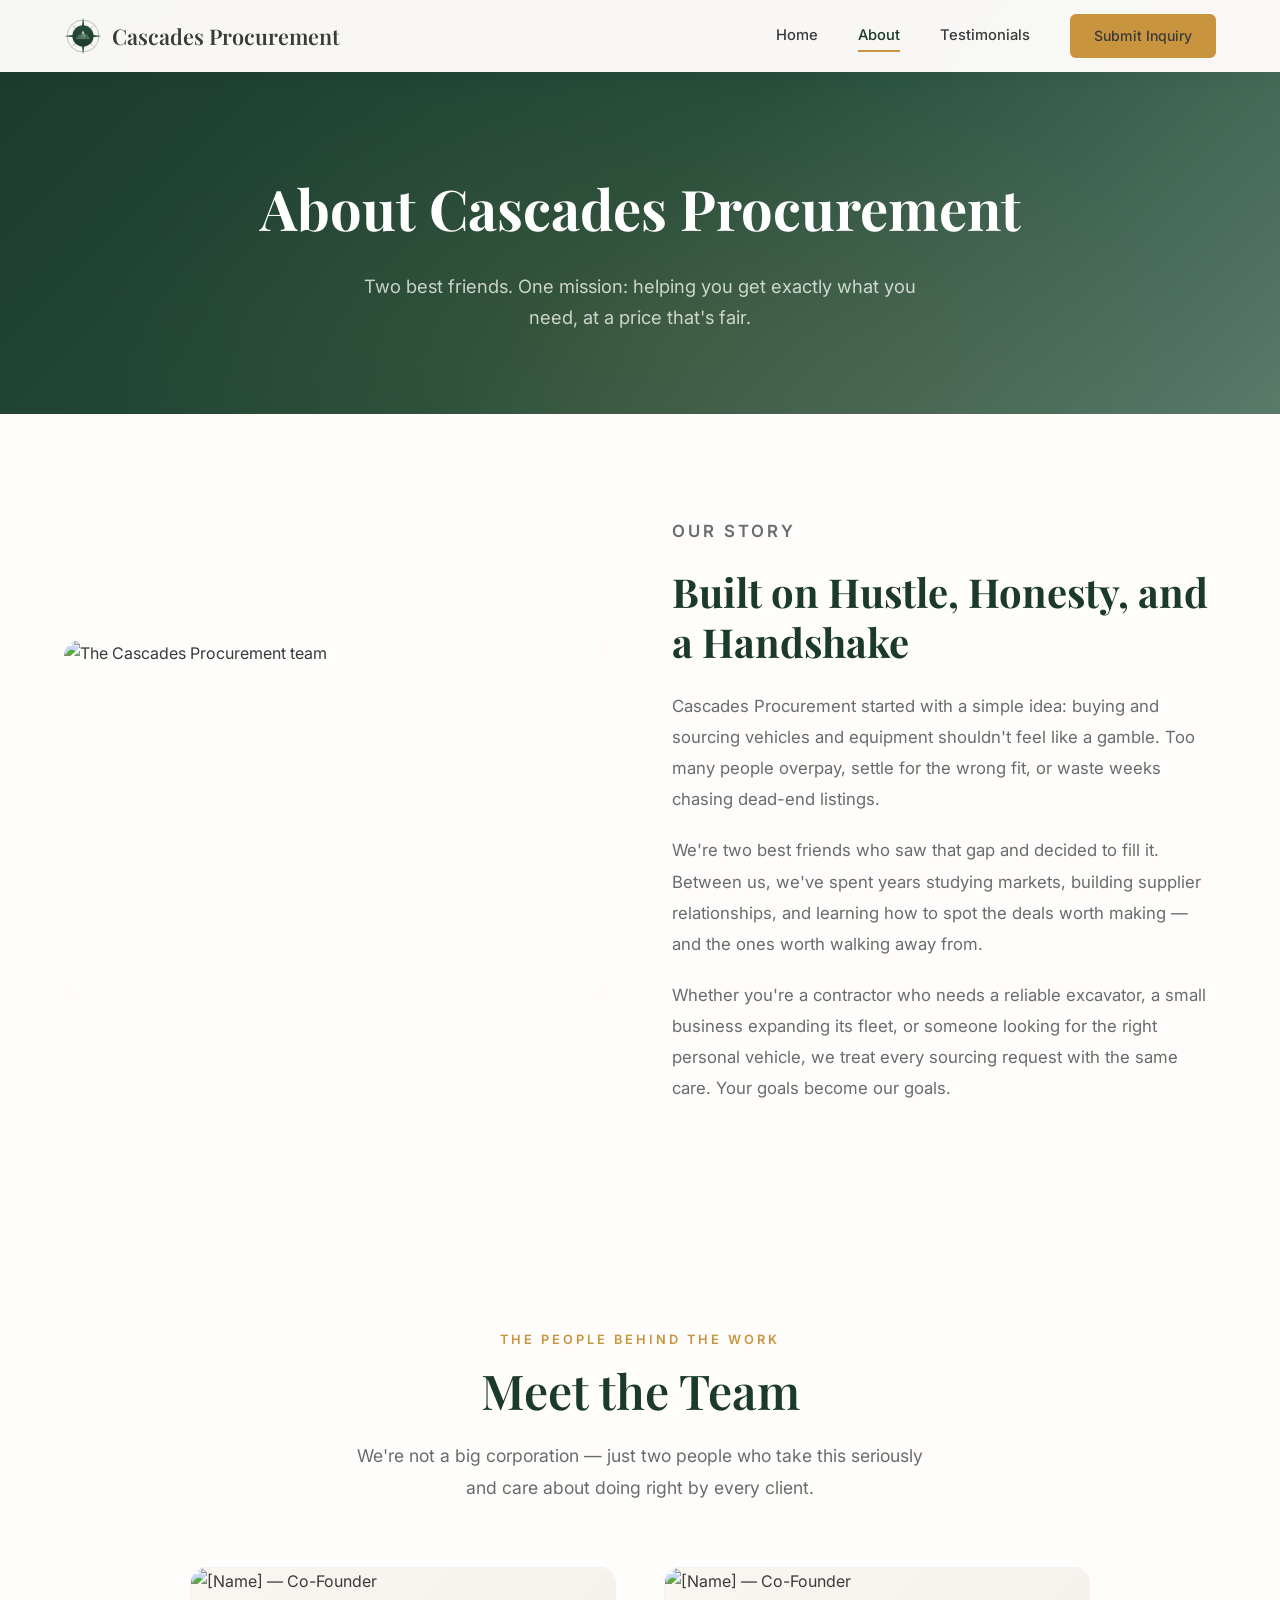
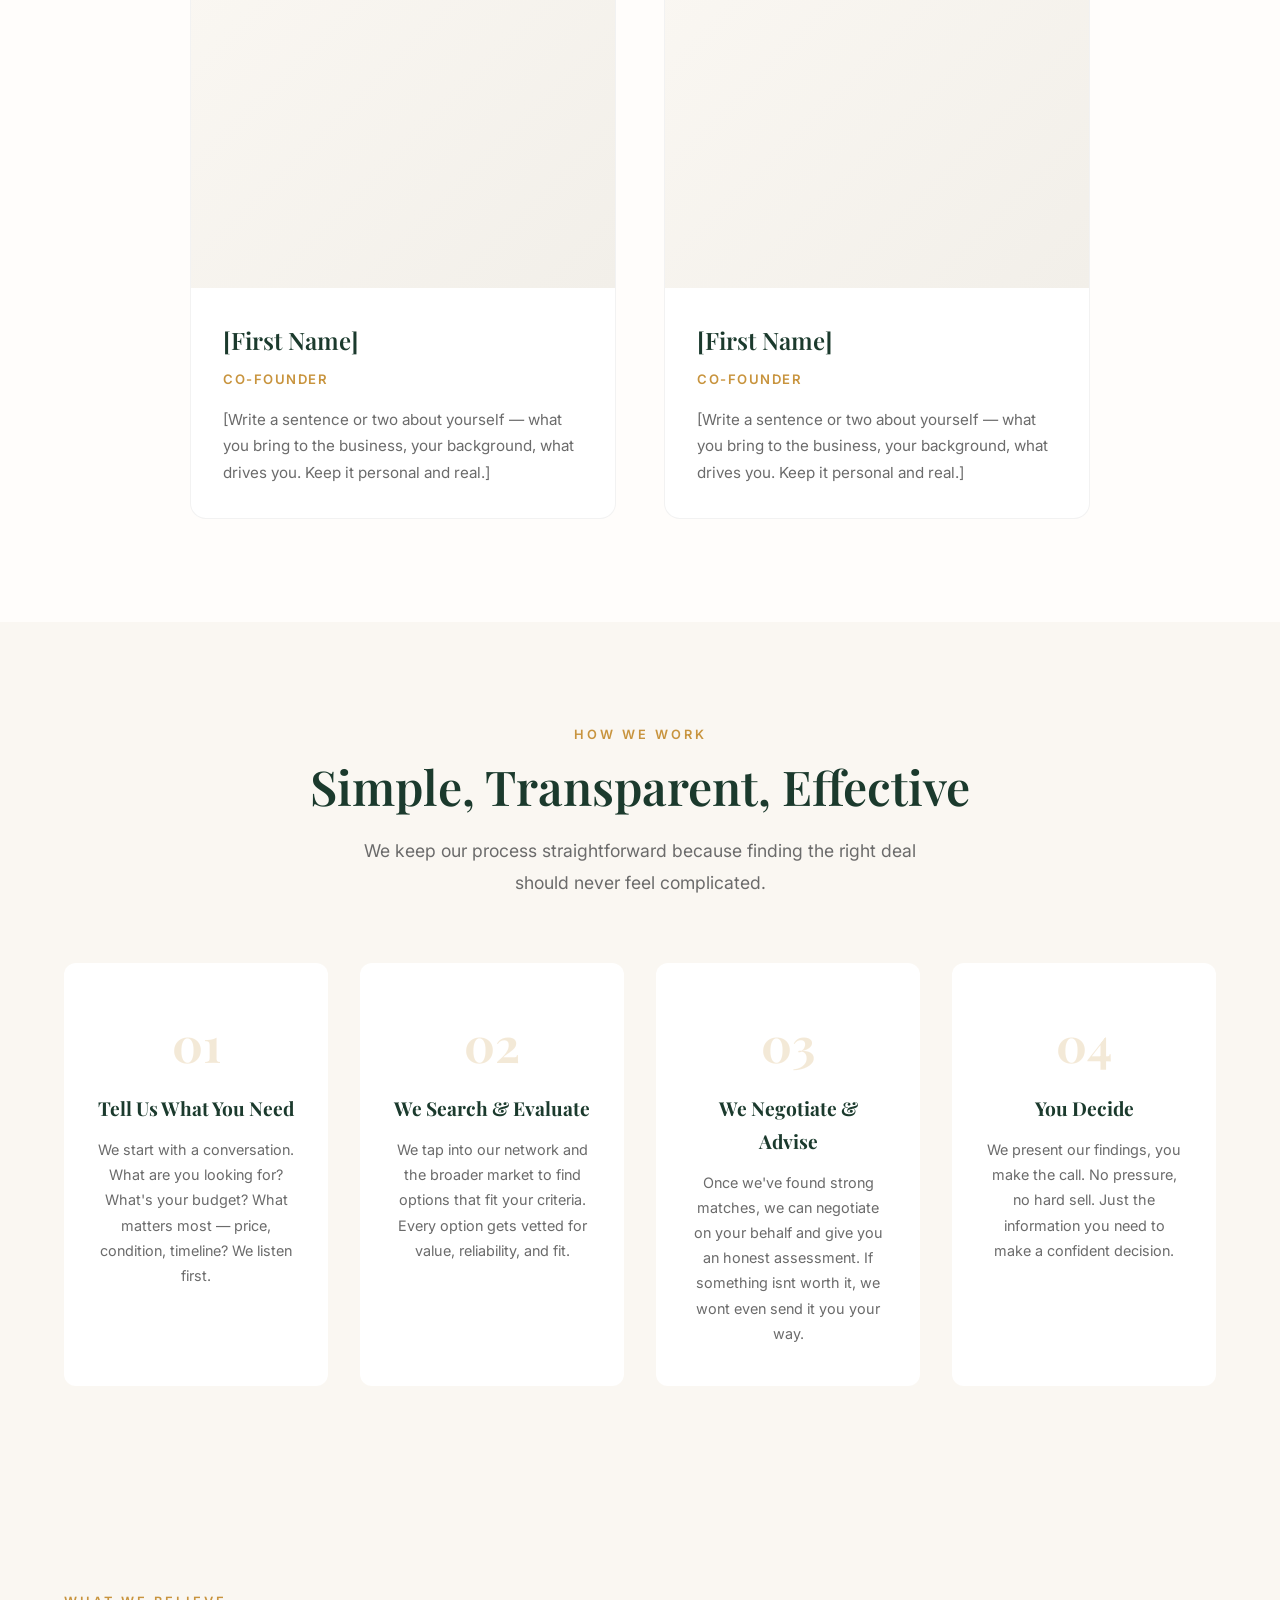
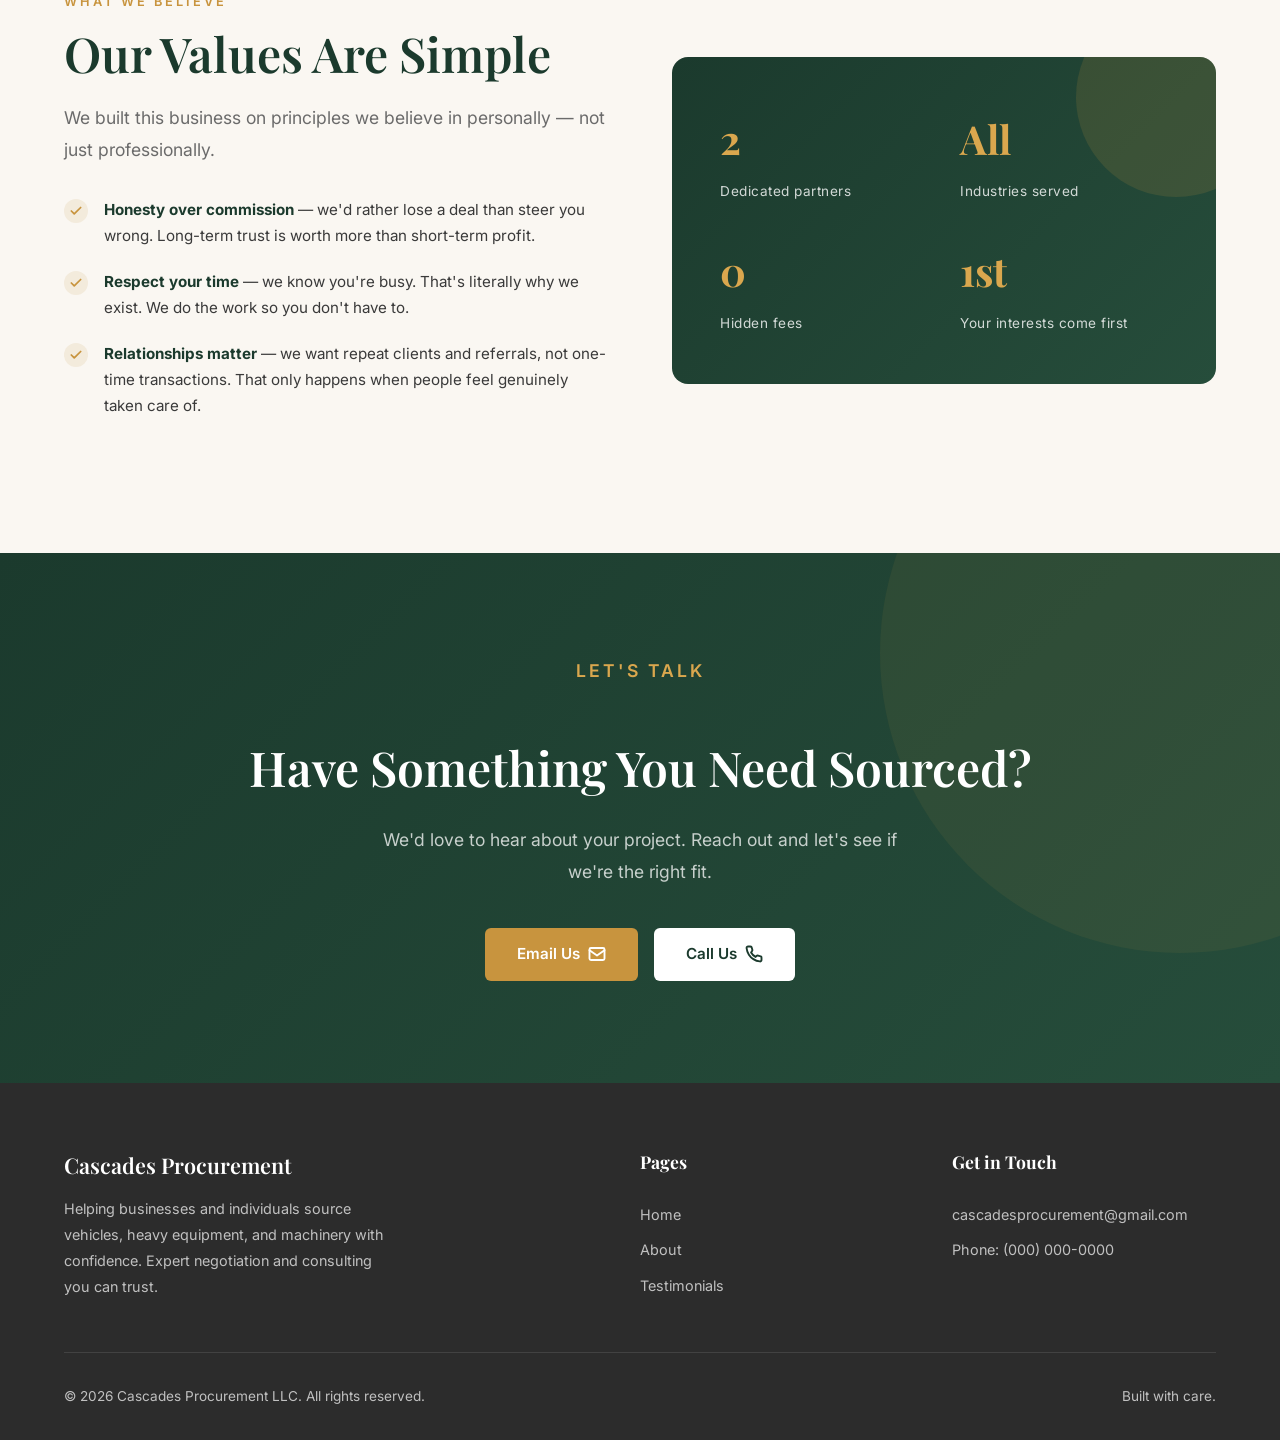
==== commit 66cf7fbf: "new about with meet the team" ====
--- a/about.html
+++ b/about.html
@@ -39,13 +39,15 @@
   <section class="about-story">
     <div class="container about-story-grid">
       <div class="about-story-visual fade-up">
-        <div class="about-icon-large">
-          <svg viewBox="0 0 24 24" fill="none" stroke="currentColor" stroke-width=".8" stroke-linecap="round" stroke-linejoin="round">
-            <path d="M12 2L2 7l10 5 10-5-10-5z"/>
-            <path d="M2 17l10 5 10-5"/>
-            <path d="M2 12l10 5 10-5"/>
-          </svg>
-        </div>
+        <!--
+          =============================================
+          TEAM PHOTO GOES HERE
+          Replace the <img> src below with your photo.
+          Put your image file in the "images" folder
+          and reference it as: images/your-photo.jpg
+          =============================================
+        -->
+        <img src="images/team-photo.jpg" alt="The Cascades Procurement team" class="about-story-img">
       </div>
       <div class="about-story-text fade-up">
         <p class="section-label">Our Story</p>
@@ -53,6 +55,58 @@
         <p>Cascades Procurement started with a simple idea: buying and sourcing vehicles and equipment shouldn't feel like a gamble. Too many people overpay, settle for the wrong fit, or waste weeks chasing dead-end listings.</p>
         <p>We're two best friends who saw that gap and decided to fill it. Between us, we've spent years studying markets, building supplier relationships, and learning how to spot the deals worth making — and the ones worth walking away from.</p>
         <p>Whether you're a contractor who needs a reliable excavator, a small business expanding its fleet, or someone looking for the right personal vehicle, we treat every sourcing request with the same care. Your goals become our goals.</p>
+      </div>
+    </div>
+  </section>
+
+  <!-- ========== MEET THE TEAM ========== -->
+  <section class="team">
+    <div class="container">
+      <div class="team-header">
+        <p class="section-label fade-up">The People Behind the Work</p>
+        <h2 class="section-heading fade-up">Meet the Team</h2>
+        <p class="section-sub fade-up">We're not a big corporation — just two people who take this seriously and care about doing right by every client.</p>
+      </div>
+      <div class="team-grid stagger">
+
+        <!-- TEAM MEMBER 1 -->
+        <div class="team-card fade-up">
+          <div class="team-photo">
+            <!--
+              =============================================
+              MEMBER 1 PHOTO
+              Put your headshot in the "images" folder
+              and update the src to: images/member1.jpg
+              =============================================
+            -->
+            <img src="images/member1.jpg" alt="[Name] — Co-Founder">
+          </div>
+          <div class="team-info">
+            <h3>[First Name]</h3>
+            <span class="team-role">Co-Founder</span>
+            <p>[Write a sentence or two about yourself — what you bring to the business, your background, what drives you. Keep it personal and real.]</p>
+          </div>
+        </div>
+
+        <!-- TEAM MEMBER 2 -->
+        <div class="team-card fade-up">
+          <div class="team-photo">
+            <!--
+              =============================================
+              MEMBER 2 PHOTO
+              Put your headshot in the "images" folder
+              and update the src to: images/member2.jpg
+              =============================================
+            -->
+            <img src="images/member2.jpg" alt="[Name] — Co-Founder">
+          </div>
+          <div class="team-info">
+            <h3>[First Name]</h3>
+            <span class="team-role">Co-Founder</span>
+            <p>[Write a sentence or two about yourself — what you bring to the business, your background, what drives you. Keep it personal and real.]</p>
+          </div>
+        </div>
+
       </div>
     </div>
   </section>
@@ -150,7 +204,7 @@
       <h2 class="fade-up">Have Something You Need Sourced?</h2>
       <p class="fade-up">We'd love to hear about your project. Reach out and let's see if we're the right fit.</p>
       <div class="cta-buttons fade-up">
-        <a href="mailto:contact@cascadesprocurement.com" class="btn btn-primary">
+        <a href="mailto:cascadesprocurement@gmail.com" class="btn btn-primary">
           Email Us
           <svg width="18" height="18" viewBox="0 0 24 24" fill="none" stroke="currentColor" stroke-width="2.5" stroke-linecap="round" stroke-linejoin="round"><rect x="2" y="4" width="20" height="16" rx="2"/><path d="M22 7l-10 7L2 7"/></svg>
         </a>
--- a/styles.css
+++ b/styles.css
@@ -1039,7 +1039,122 @@
 .stagger .fade-up:nth-child(2) { transition-delay: .12s; }
 .stagger .fade-up:nth-child(3) { transition-delay: .24s; }
 .stagger .fade-up:nth-child(4) { transition-delay: .36s; }
-
+/* ---------- About Story Photo ---------- */
+.about-story-visual {
+  background: none;        /* override the old gradient bg */
+  padding: 0;              /* override old padding */
+  min-height: auto;        /* override old min-height */
+  border-radius: 16px;
+  overflow: hidden;
+}
+ 
+.about-story-img {
+  width: 100%;
+  height: 100%;
+  min-height: 360px;
+  object-fit: cover;
+  border-radius: 16px;
+  box-shadow: 0 12px 40px rgba(0, 0, 0, .1);
+}
+ 
+ 
+/* ---------- Meet the Team ---------- */
+.team {
+  padding: var(--section-pad) 0;
+  background: var(--warm-white);
+}
+ 
+.team-header {
+  text-align: center;
+  margin-bottom: 4rem;
+}
+ 
+.team-header .section-sub {
+  margin-inline: auto;
+}
+ 
+.team-grid {
+  display: grid;
+  grid-template-columns: repeat(2, 1fr);
+  gap: 3rem;
+  max-width: 900px;
+  margin-inline: auto;
+}
+ 
+.team-card {
+  background: #fff;
+  border-radius: 16px;
+  overflow: hidden;
+  border: 1px solid rgba(0, 0, 0, .05);
+  transition: all .4s var(--ease);
+}
+ 
+.team-card:hover {
+  transform: translateY(-4px);
+  box-shadow: 0 16px 48px rgba(0, 0, 0, .08);
+}
+ 
+.team-photo {
+  width: 100%;
+  height: 320px;
+  overflow: hidden;
+  background: linear-gradient(135deg, var(--cream), var(--warm-gray));
+  position: relative;
+}
+ 
+.team-photo img {
+  width: 100%;
+  height: 100%;
+  object-fit: cover;
+  object-position: center top;
+  transition: transform .5s var(--ease);
+}
+ 
+.team-card:hover .team-photo img {
+  transform: scale(1.03);
+}
+ 
+.team-info {
+  padding: 2rem;
+}
+ 
+.team-info h3 {
+  font-family: var(--font-display);
+  font-size: 1.5rem;
+  font-weight: 600;
+  color: var(--forest);
+  margin-bottom: .25rem;
+}
+ 
+.team-role {
+  display: inline-block;
+  font-size: .82rem;
+  font-weight: 600;
+  letter-spacing: 1.5px;
+  text-transform: uppercase;
+  color: var(--amber);
+  margin-bottom: 1rem;
+}
+ 
+.team-info p {
+  font-size: .95rem;
+  color: var(--text-light);
+  line-height: 1.75;
+}
+ 
+ 
+/* ---------- Responsive: Team ---------- */
+@media (max-width: 700px) {
+  .team-grid {
+    grid-template-columns: 1fr;
+    max-width: 440px;
+  }
+ 
+  .team-photo {
+    height: 280px;
+  }
+}
+ 
 /* ---------- Responsive ---------- */
 @media (max-width: 900px) {
   .value-grid,
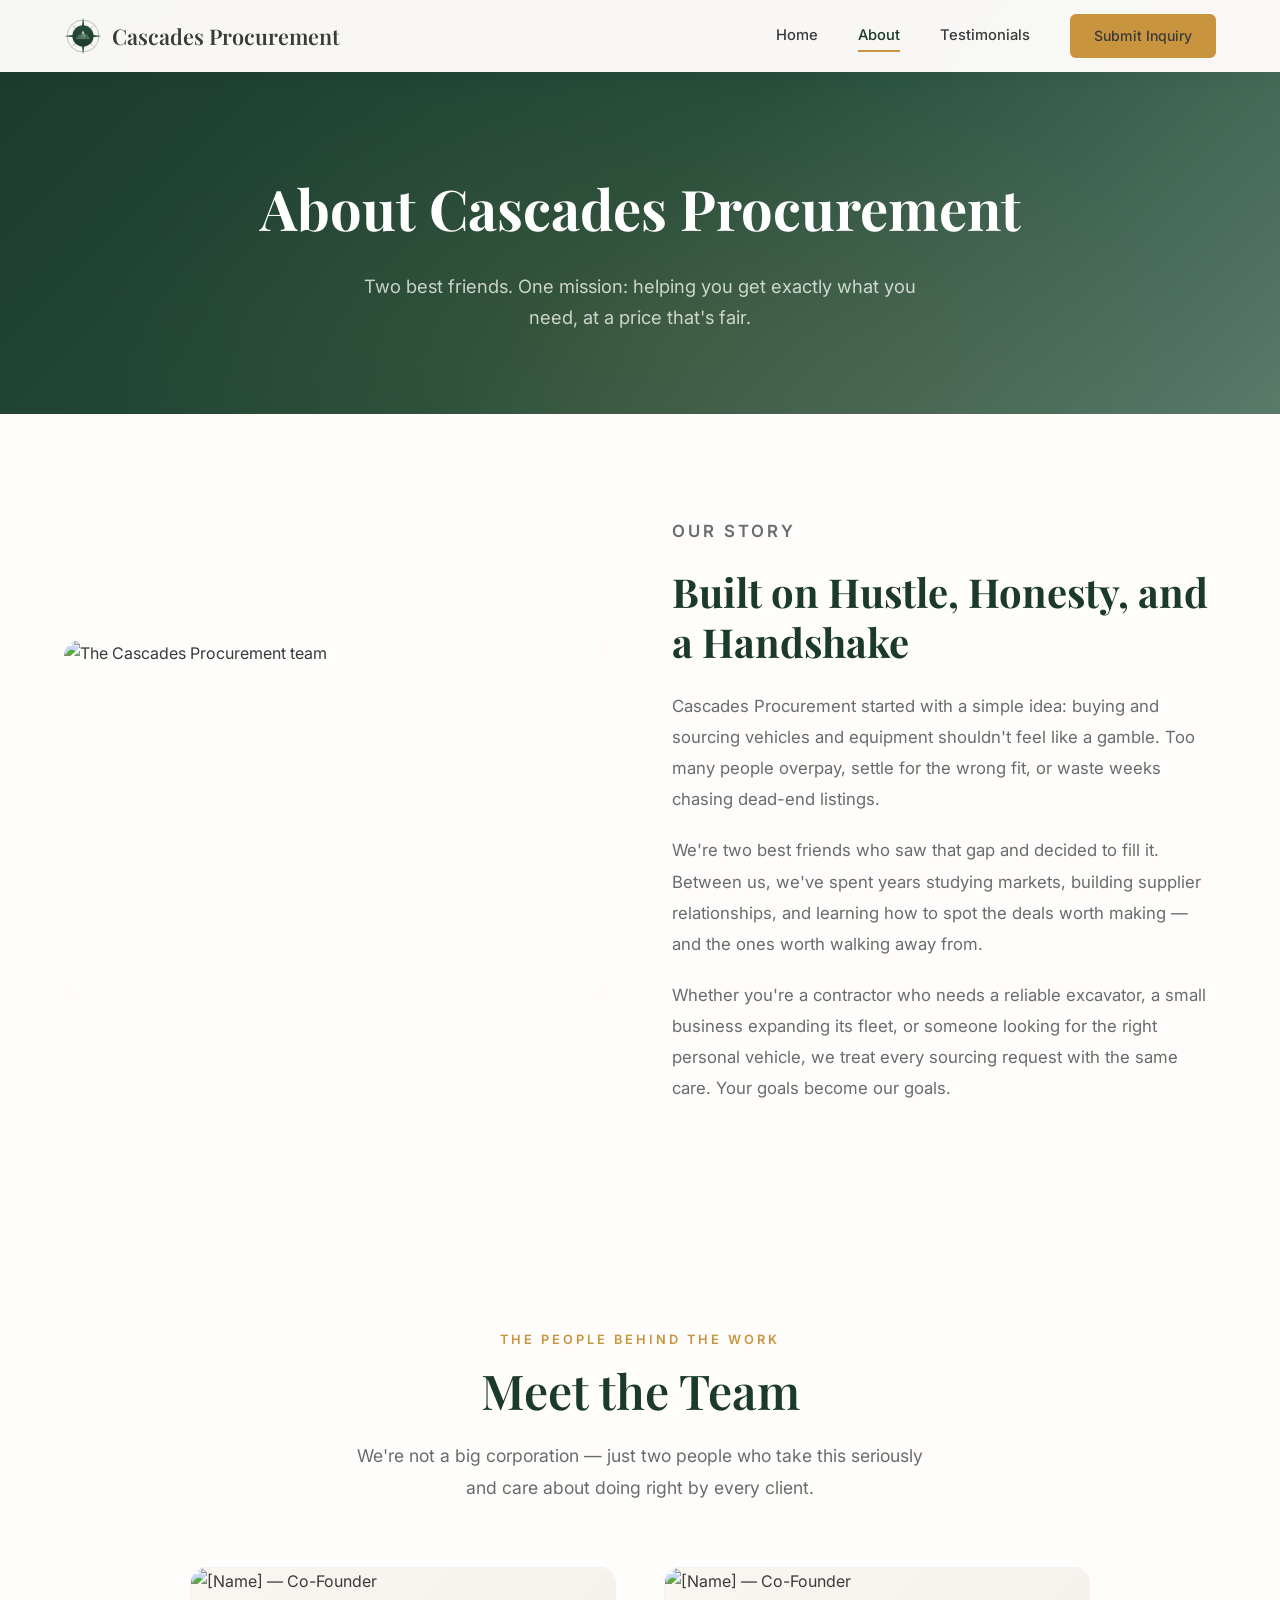
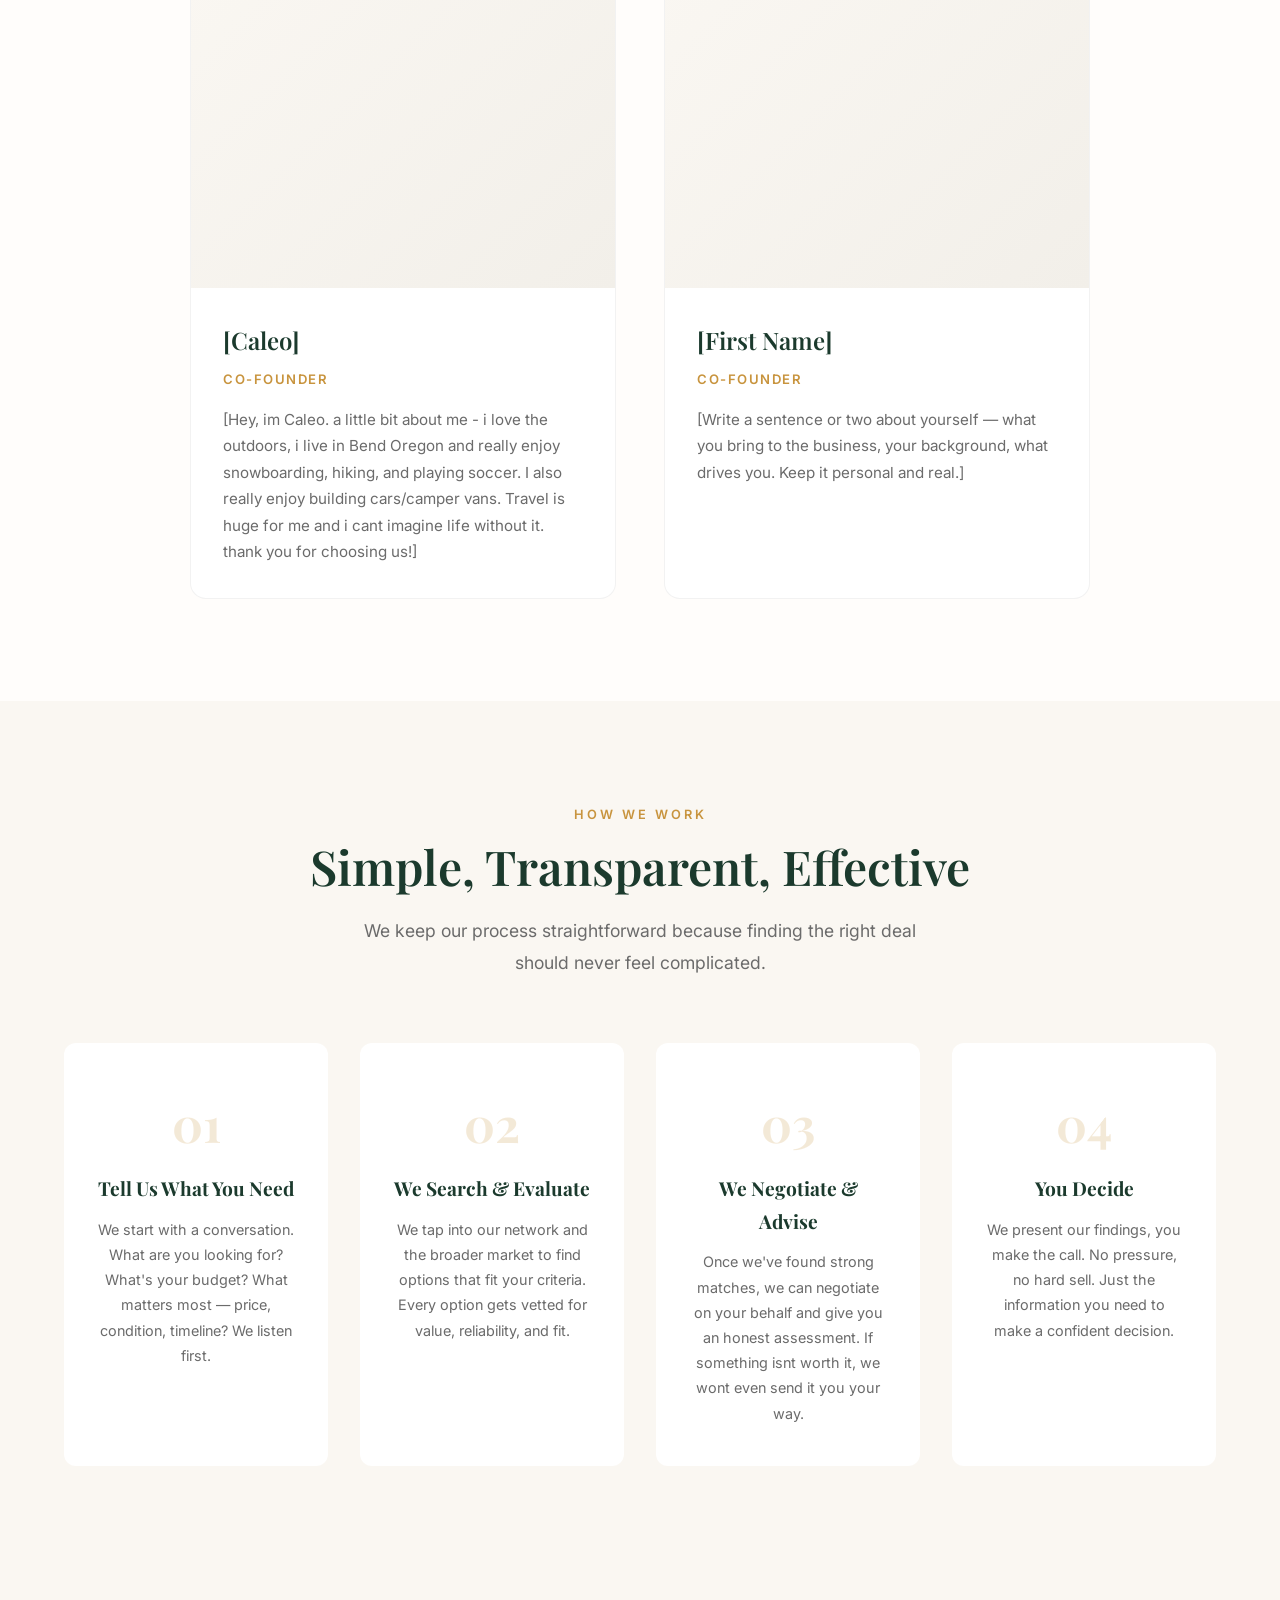
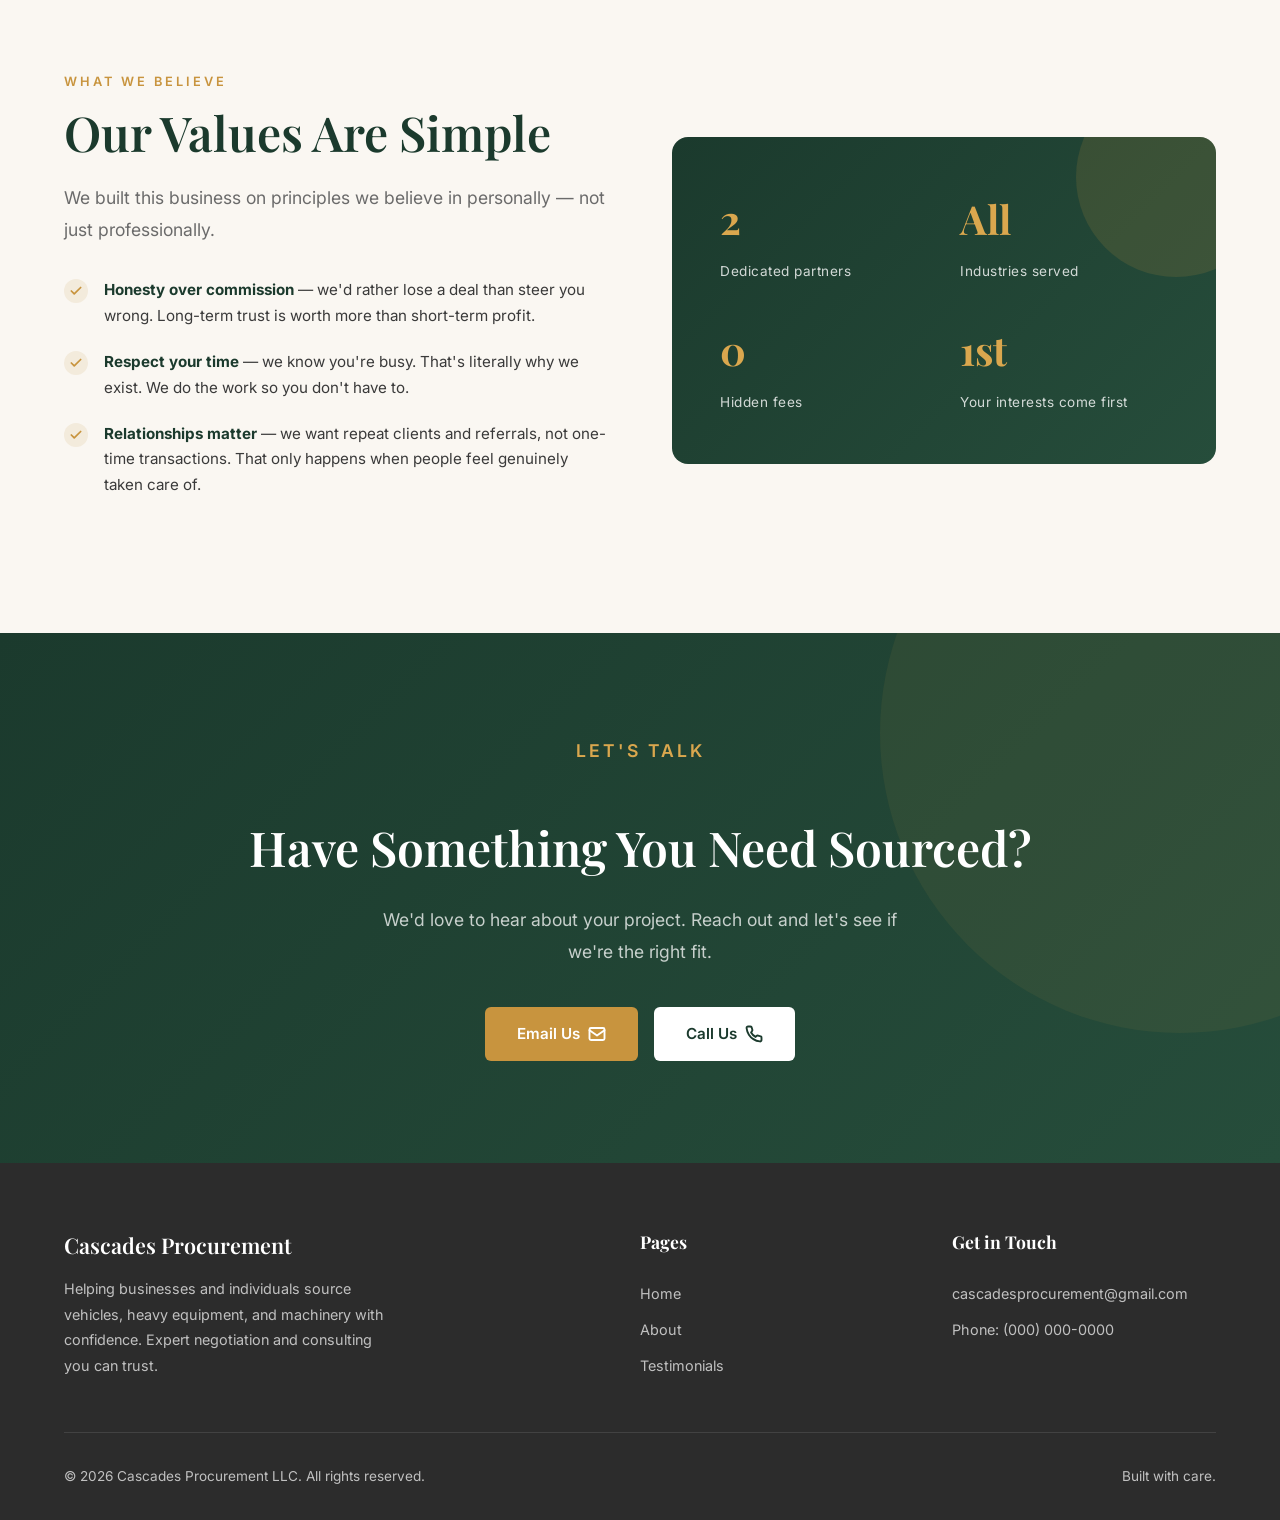
==== commit 81556300: "Change Co-Founder's name and bio Updated team member information for Co-Founder." ====
--- a/about.html
+++ b/about.html
@@ -82,9 +82,9 @@
             <img src="images/member1.jpg" alt="[Name] — Co-Founder">
           </div>
           <div class="team-info">
-            <h3>[First Name]</h3>
+            <h3>[Caleo]</h3>
             <span class="team-role">Co-Founder</span>
-            <p>[Write a sentence or two about yourself — what you bring to the business, your background, what drives you. Keep it personal and real.]</p>
+            <p>[Hey, im Caleo. a little bit about me - i love the outdoors, i live in Bend Oregon and really enjoy snowboarding, hiking, and playing soccer. I also really enjoy building cars/camper vans. Travel is huge for me and i cant imagine life without it. thank you for choosing us!]</p>
           </div>
         </div>
 
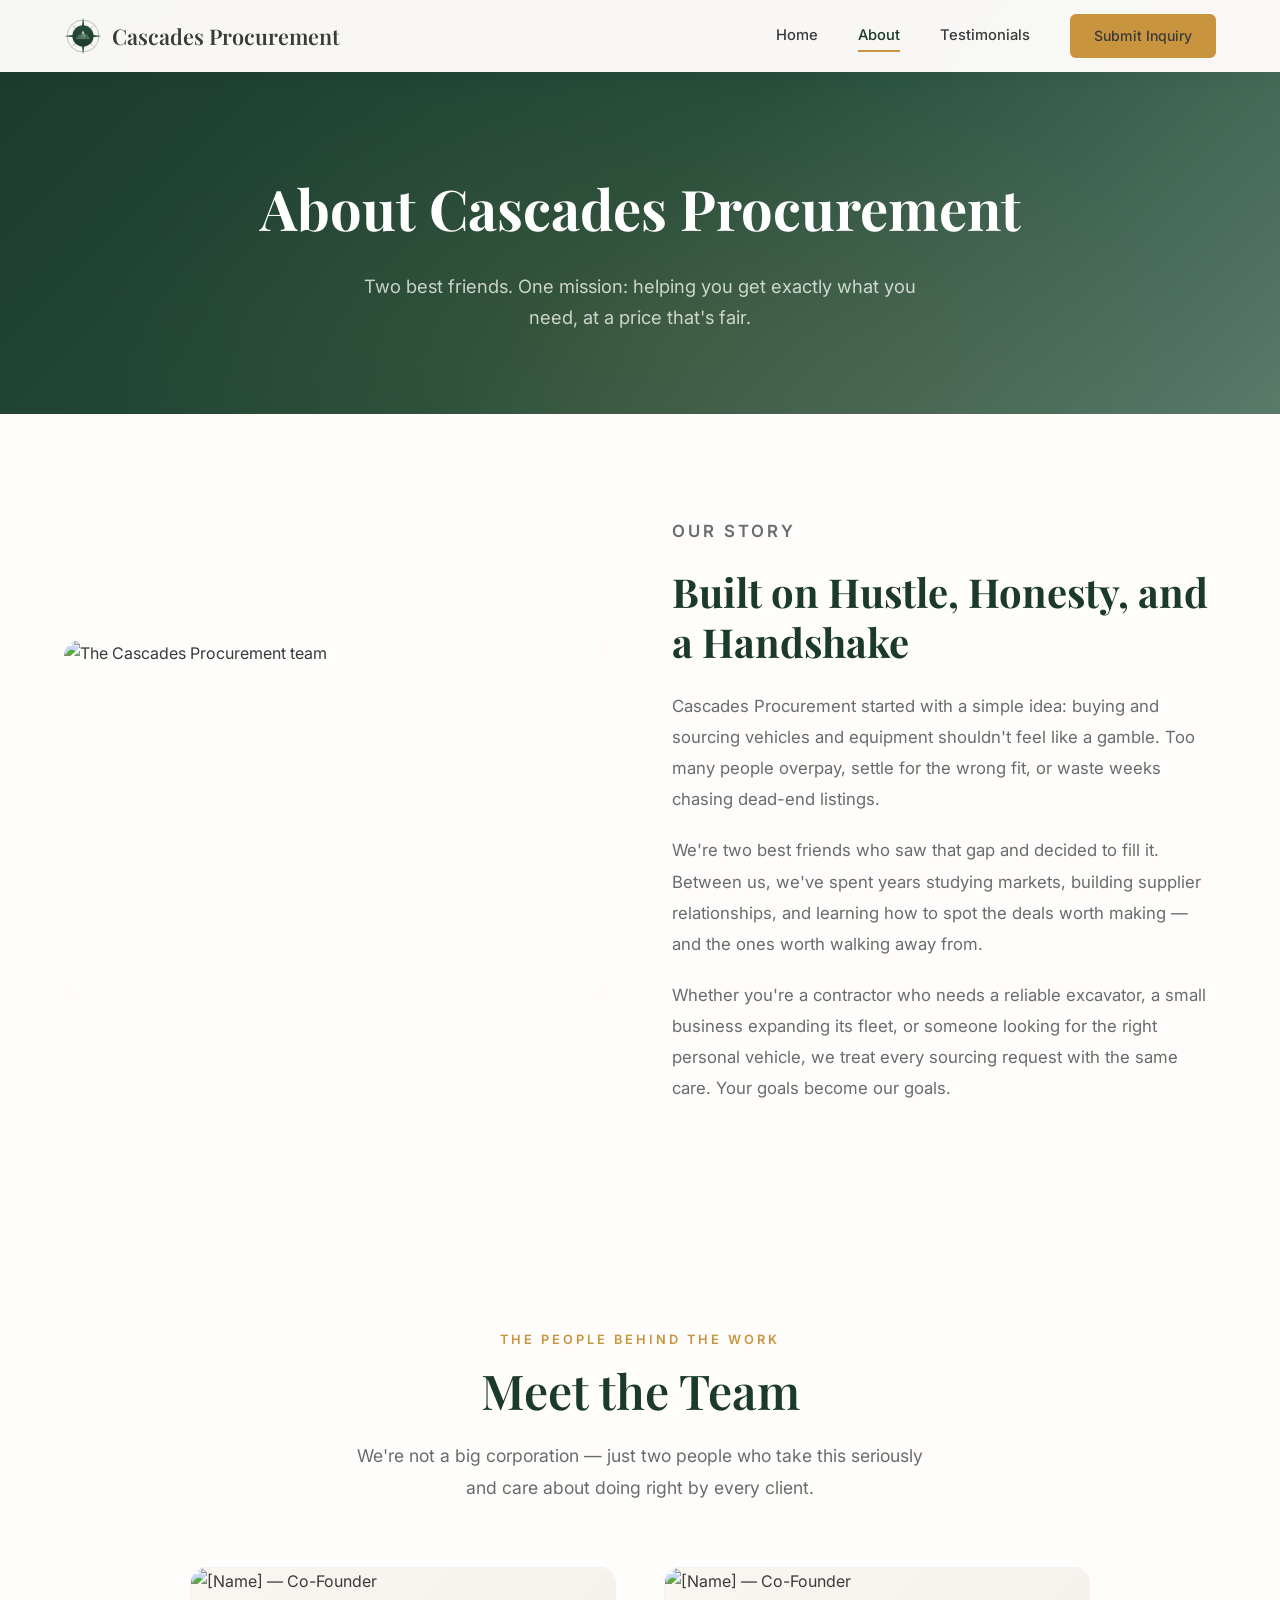
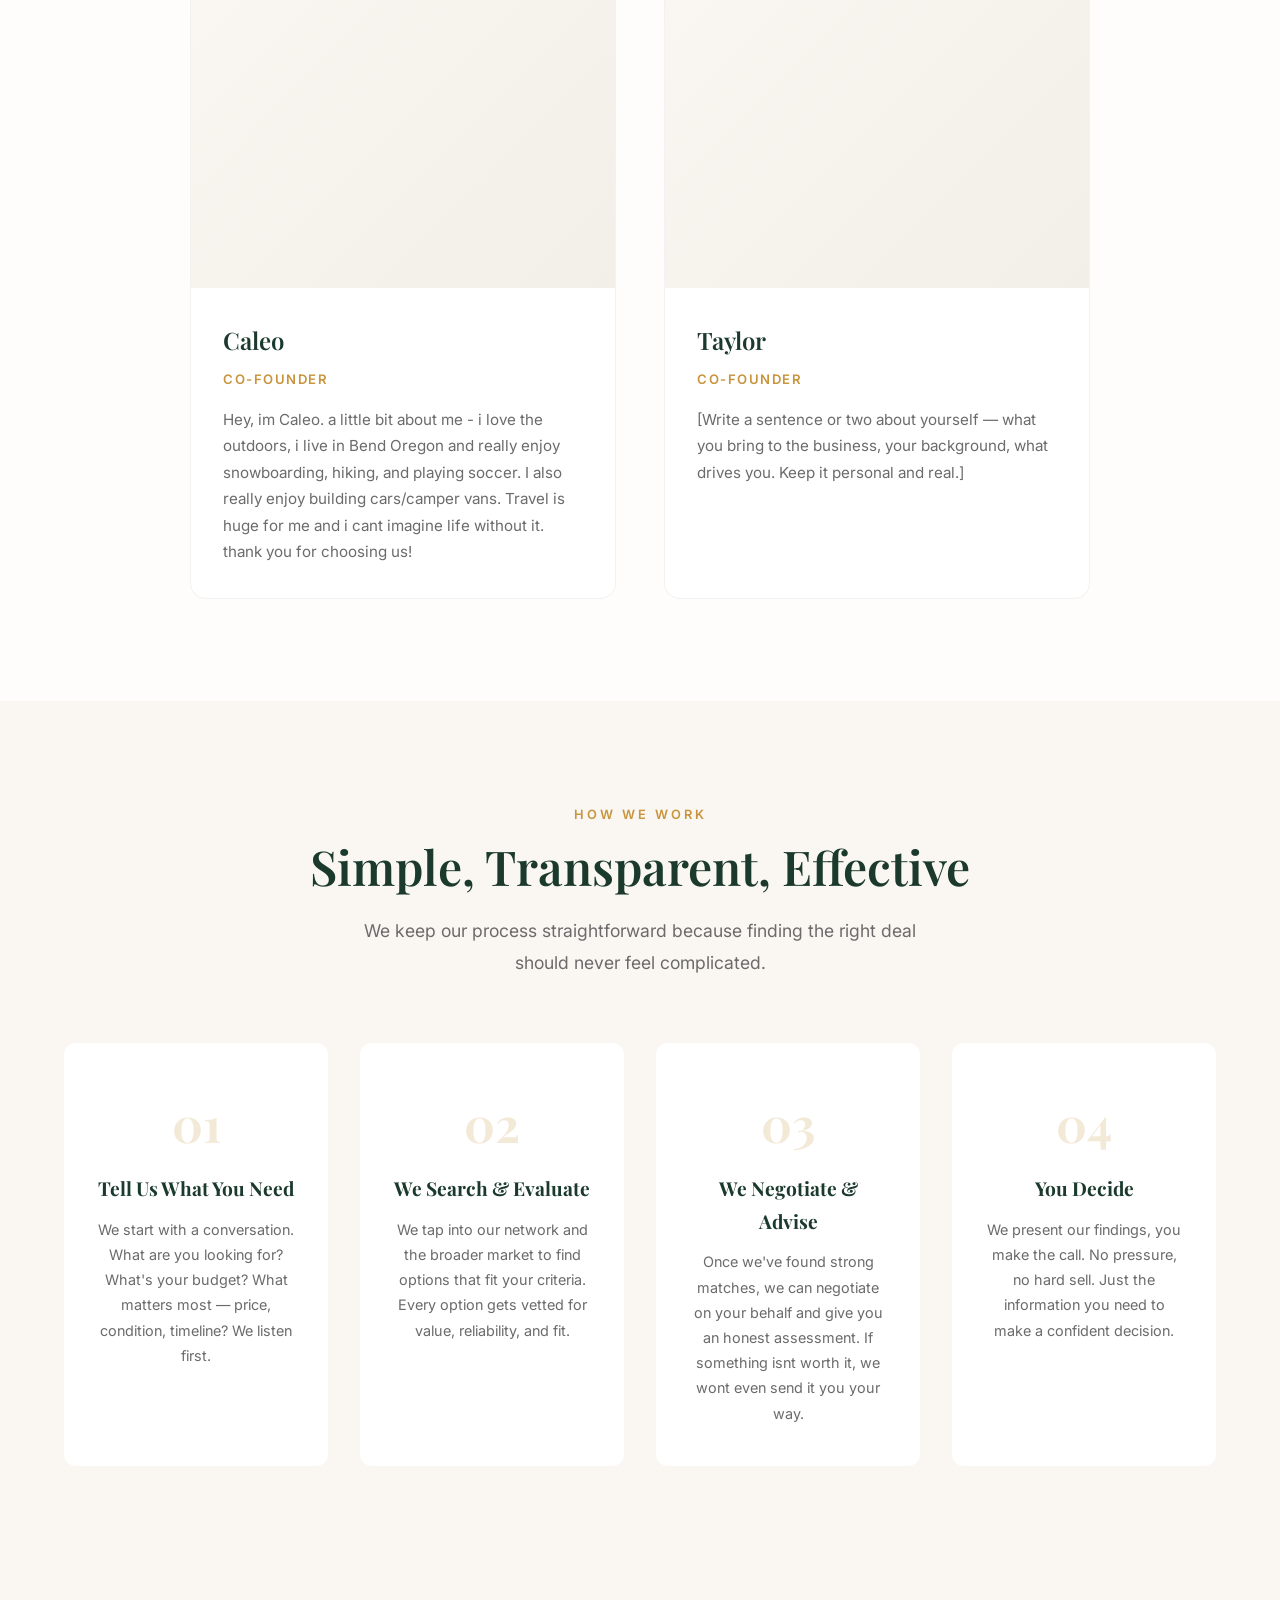
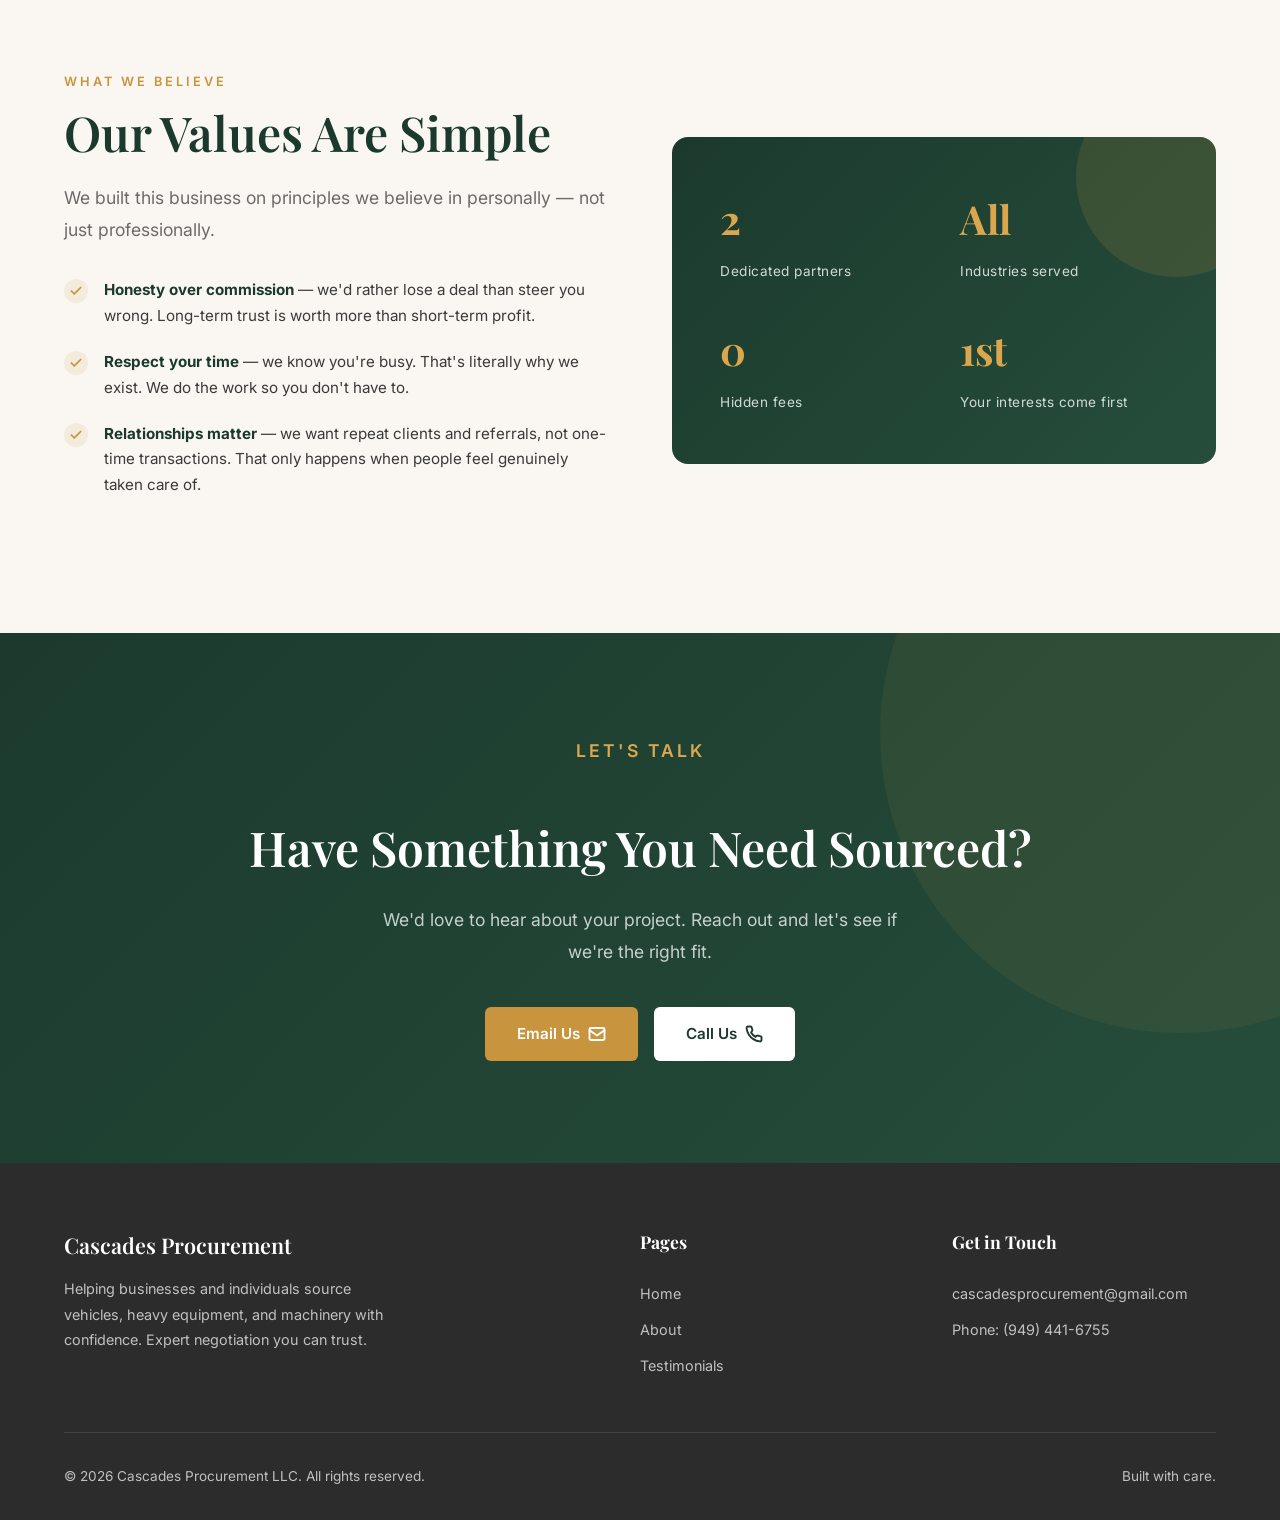
==== commit 4da0880a: "Update team member names and footer contact info" ====
--- a/about.html
+++ b/about.html
@@ -82,9 +82,9 @@
             <img src="images/member1.jpg" alt="[Name] — Co-Founder">
           </div>
           <div class="team-info">
-            <h3>[Caleo]</h3>
+            <h3>Caleo</h3>
             <span class="team-role">Co-Founder</span>
-            <p>[Hey, im Caleo. a little bit about me - i love the outdoors, i live in Bend Oregon and really enjoy snowboarding, hiking, and playing soccer. I also really enjoy building cars/camper vans. Travel is huge for me and i cant imagine life without it. thank you for choosing us!]</p>
+            <p>Hey, im Caleo. a little bit about me - i love the outdoors, i live in Bend Oregon and really enjoy snowboarding, hiking, and playing soccer. I also really enjoy building cars/camper vans. Travel is huge for me and i cant imagine life without it. thank you for choosing us!</p>
           </div>
         </div>
 
@@ -101,7 +101,7 @@
             <img src="images/member2.jpg" alt="[Name] — Co-Founder">
           </div>
           <div class="team-info">
-            <h3>[First Name]</h3>
+            <h3>Taylor</h3>
             <span class="team-role">Co-Founder</span>
             <p>[Write a sentence or two about yourself — what you bring to the business, your background, what drives you. Keep it personal and real.]</p>
           </div>
@@ -222,7 +222,7 @@
       <div class="footer-grid">
         <div class="footer-brand">
           <span class="nav-logo-text">Cascades Procurement</span>
-          <p>Helping businesses and individuals source vehicles, heavy equipment, and machinery with confidence. Expert negotiation and consulting you can trust.</p>
+          <p>Helping businesses and individuals source vehicles, heavy equipment, and machinery with confidence. Expert negotiation you can trust.</p>
         </div>
         <div>
           <h4>Pages</h4>
@@ -236,7 +236,7 @@
           <h4>Get in Touch</h4>
           <div class="footer-links">
             <a href="mailto:cascadesprocurement@gmail.com">cascadesprocurement@gmail.com</a>
-            <a href="tel:+10000000000">Phone: (000) 000-0000</a>
+            <a href="tel:+10000000000">Phone: (949) 441-6755</a>
           </div>
         </div>
       </div>
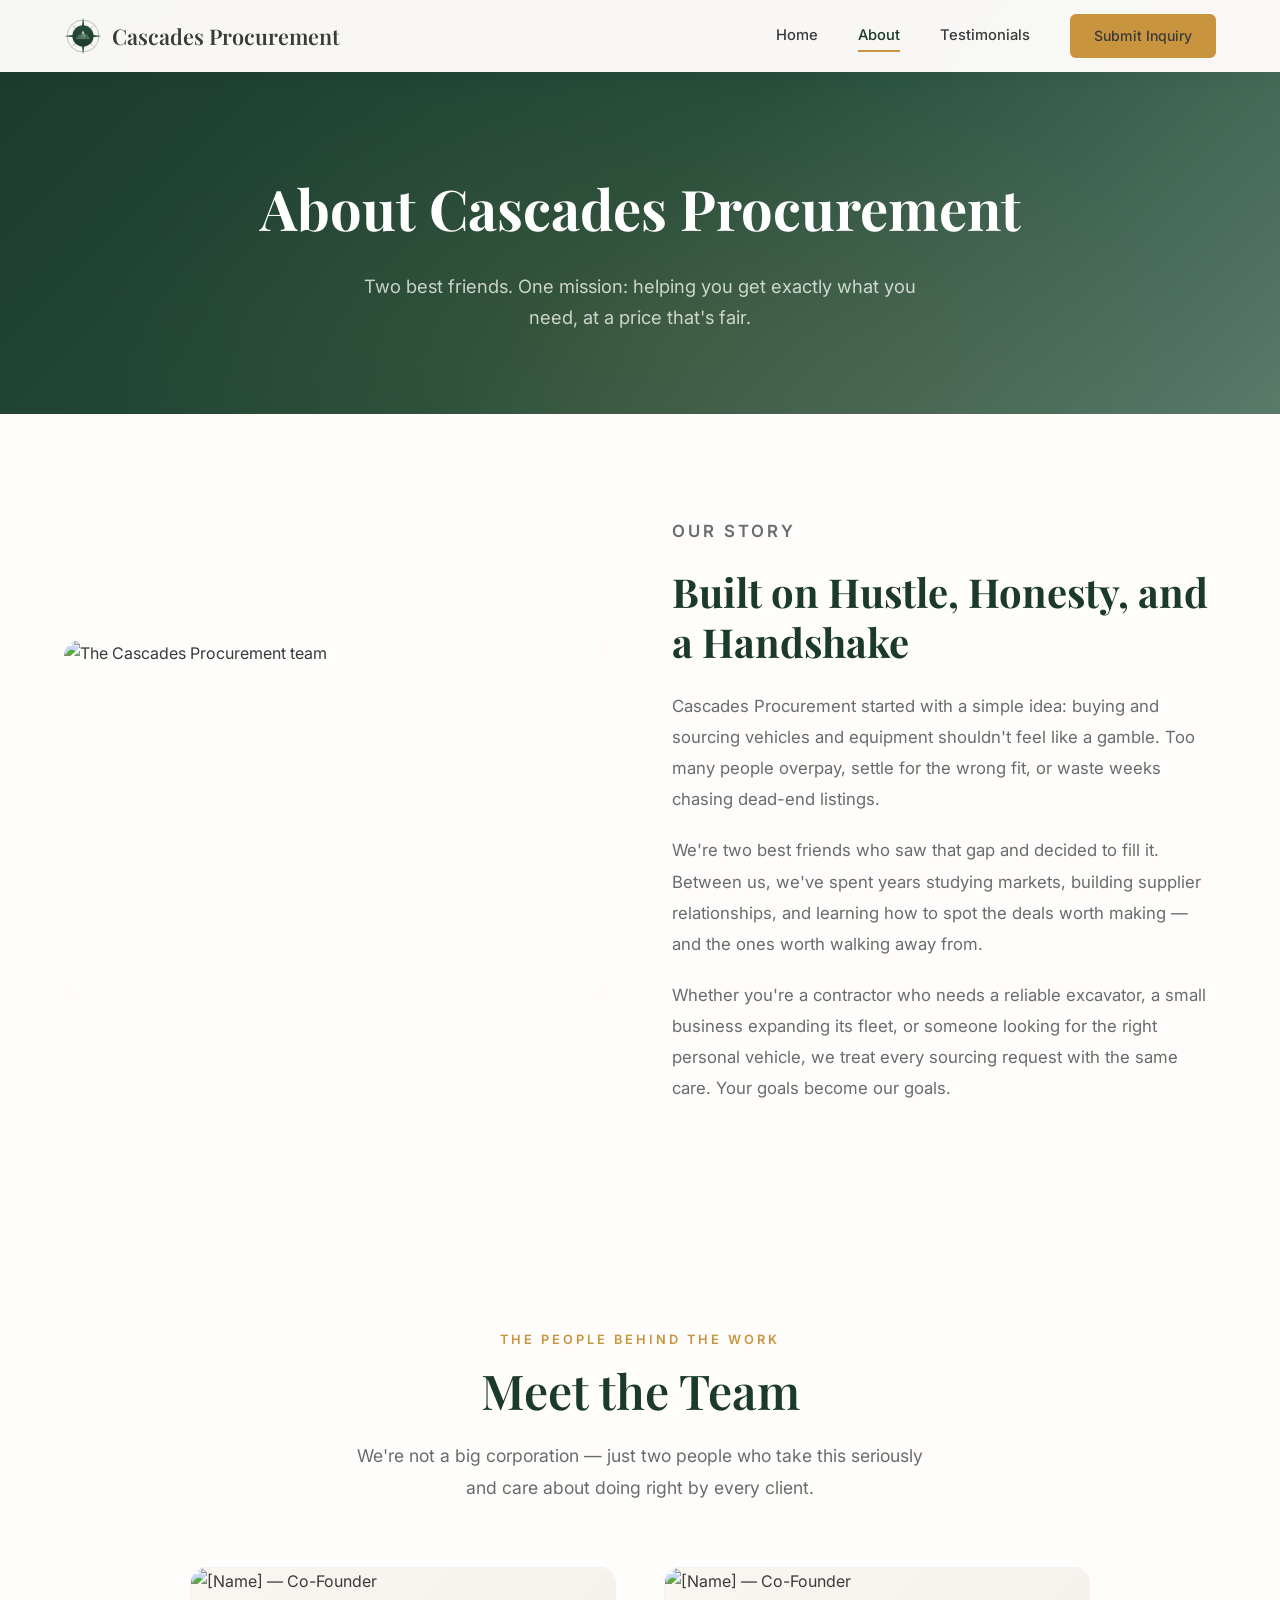
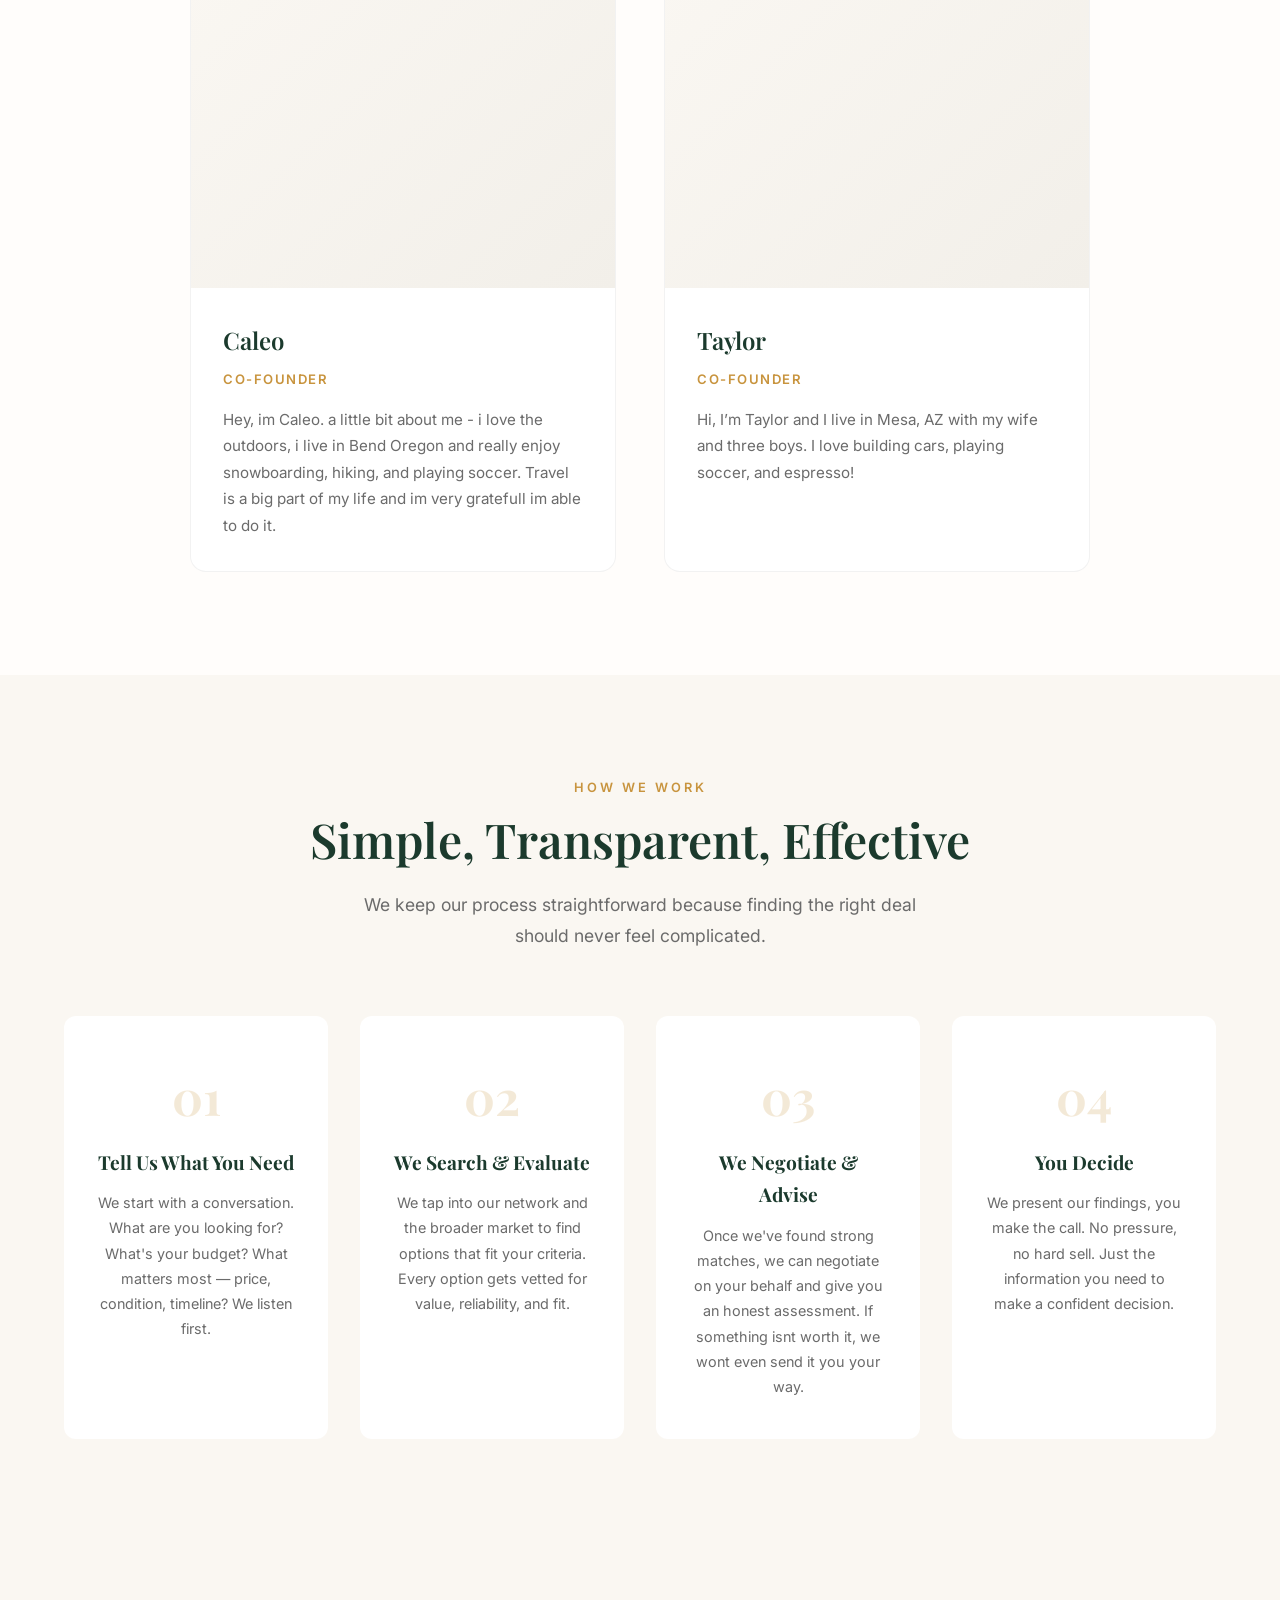
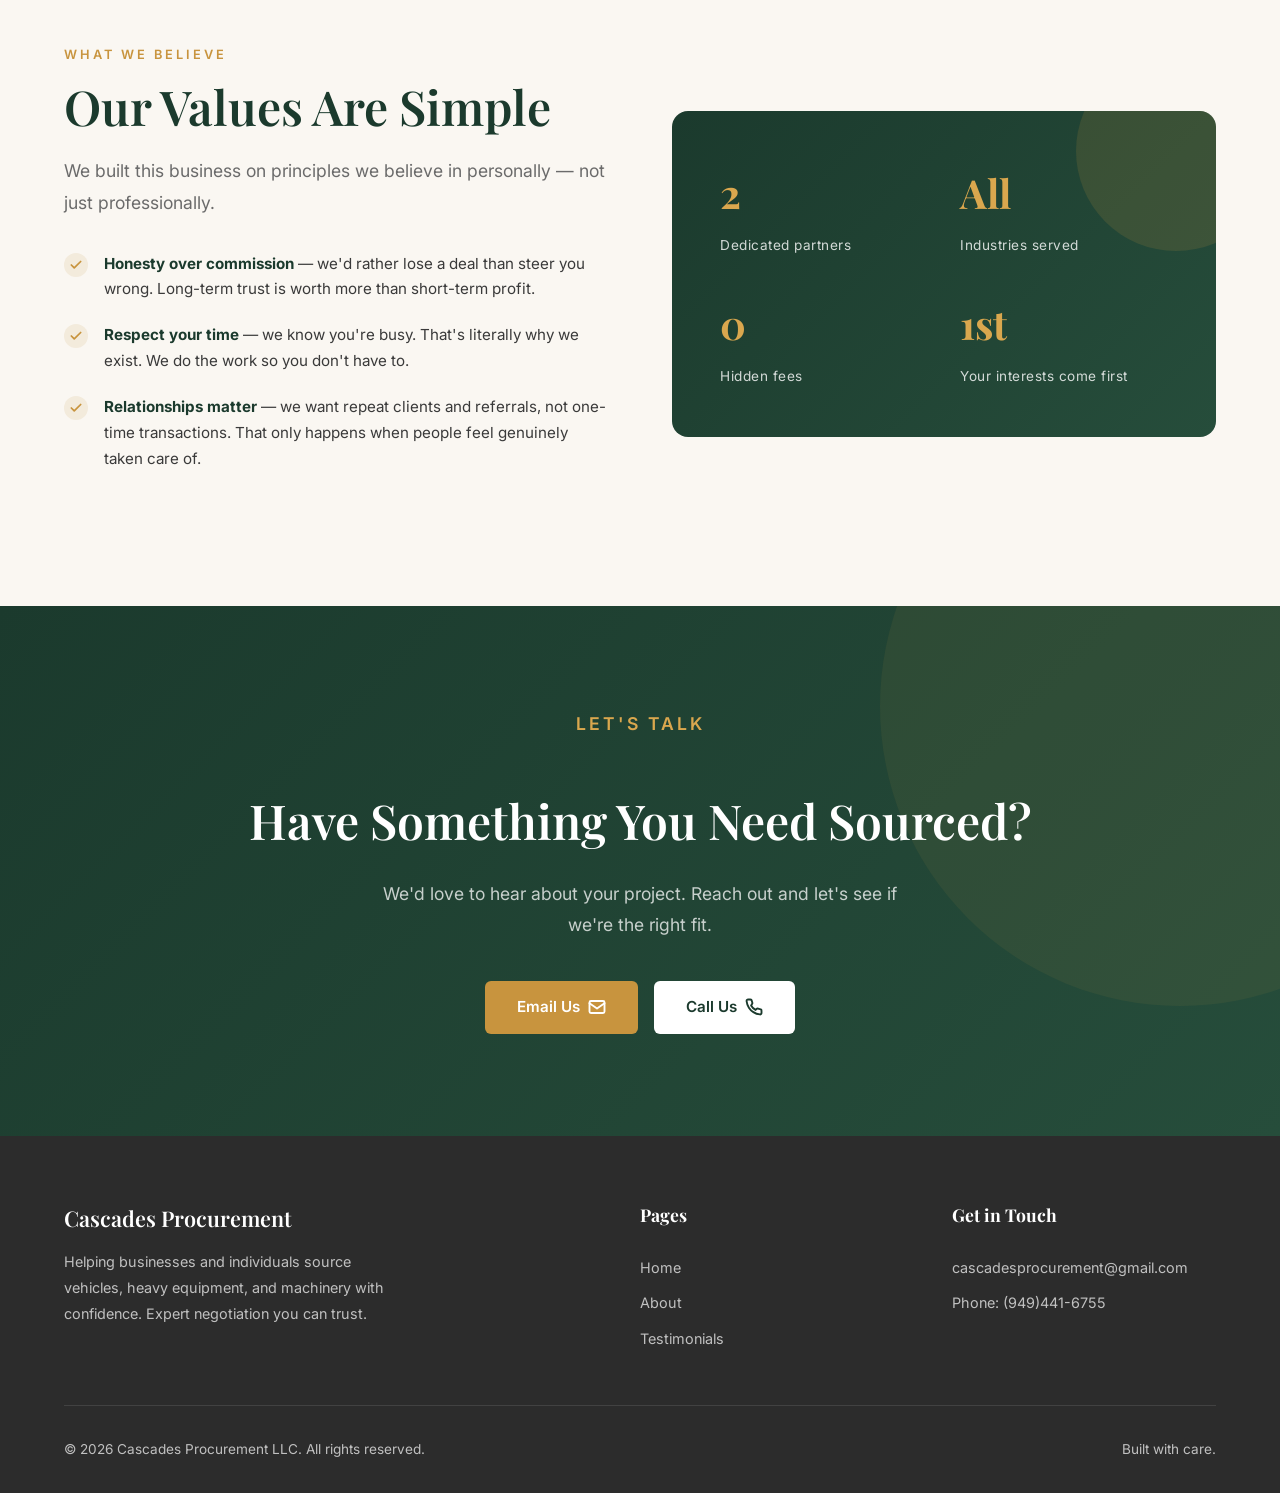
==== commit 19d3200b: "Update about.html" ====
--- a/about.html
+++ b/about.html
@@ -84,7 +84,7 @@
           <div class="team-info">
             <h3>Caleo</h3>
             <span class="team-role">Co-Founder</span>
-            <p>Hey, im Caleo. a little bit about me - i love the outdoors, i live in Bend Oregon and really enjoy snowboarding, hiking, and playing soccer. I also really enjoy building cars/camper vans. Travel is huge for me and i cant imagine life without it. thank you for choosing us!</p>
+            <p>Hey, im Caleo. a little bit about me - i love the outdoors, i live in Bend Oregon and really enjoy snowboarding, hiking, and playing soccer. Travel is a big part of my life and im very gratefull im able to do it.</p>
           </div>
         </div>
 
@@ -103,7 +103,7 @@
           <div class="team-info">
             <h3>Taylor</h3>
             <span class="team-role">Co-Founder</span>
-            <p>[Write a sentence or two about yourself — what you bring to the business, your background, what drives you. Keep it personal and real.]</p>
+            <p> Hi, I’m Taylor and I live in Mesa, AZ with my wife and three boys. I love building cars, playing soccer, and espresso! </p>
           </div>
         </div>
 
@@ -236,7 +236,7 @@
           <h4>Get in Touch</h4>
           <div class="footer-links">
             <a href="mailto:cascadesprocurement@gmail.com">cascadesprocurement@gmail.com</a>
-            <a href="tel:+10000000000">Phone: (949) 441-6755</a>
+            <a href="tel:+10000000000">Phone: (949)441-6755</a>
           </div>
         </div>
       </div>
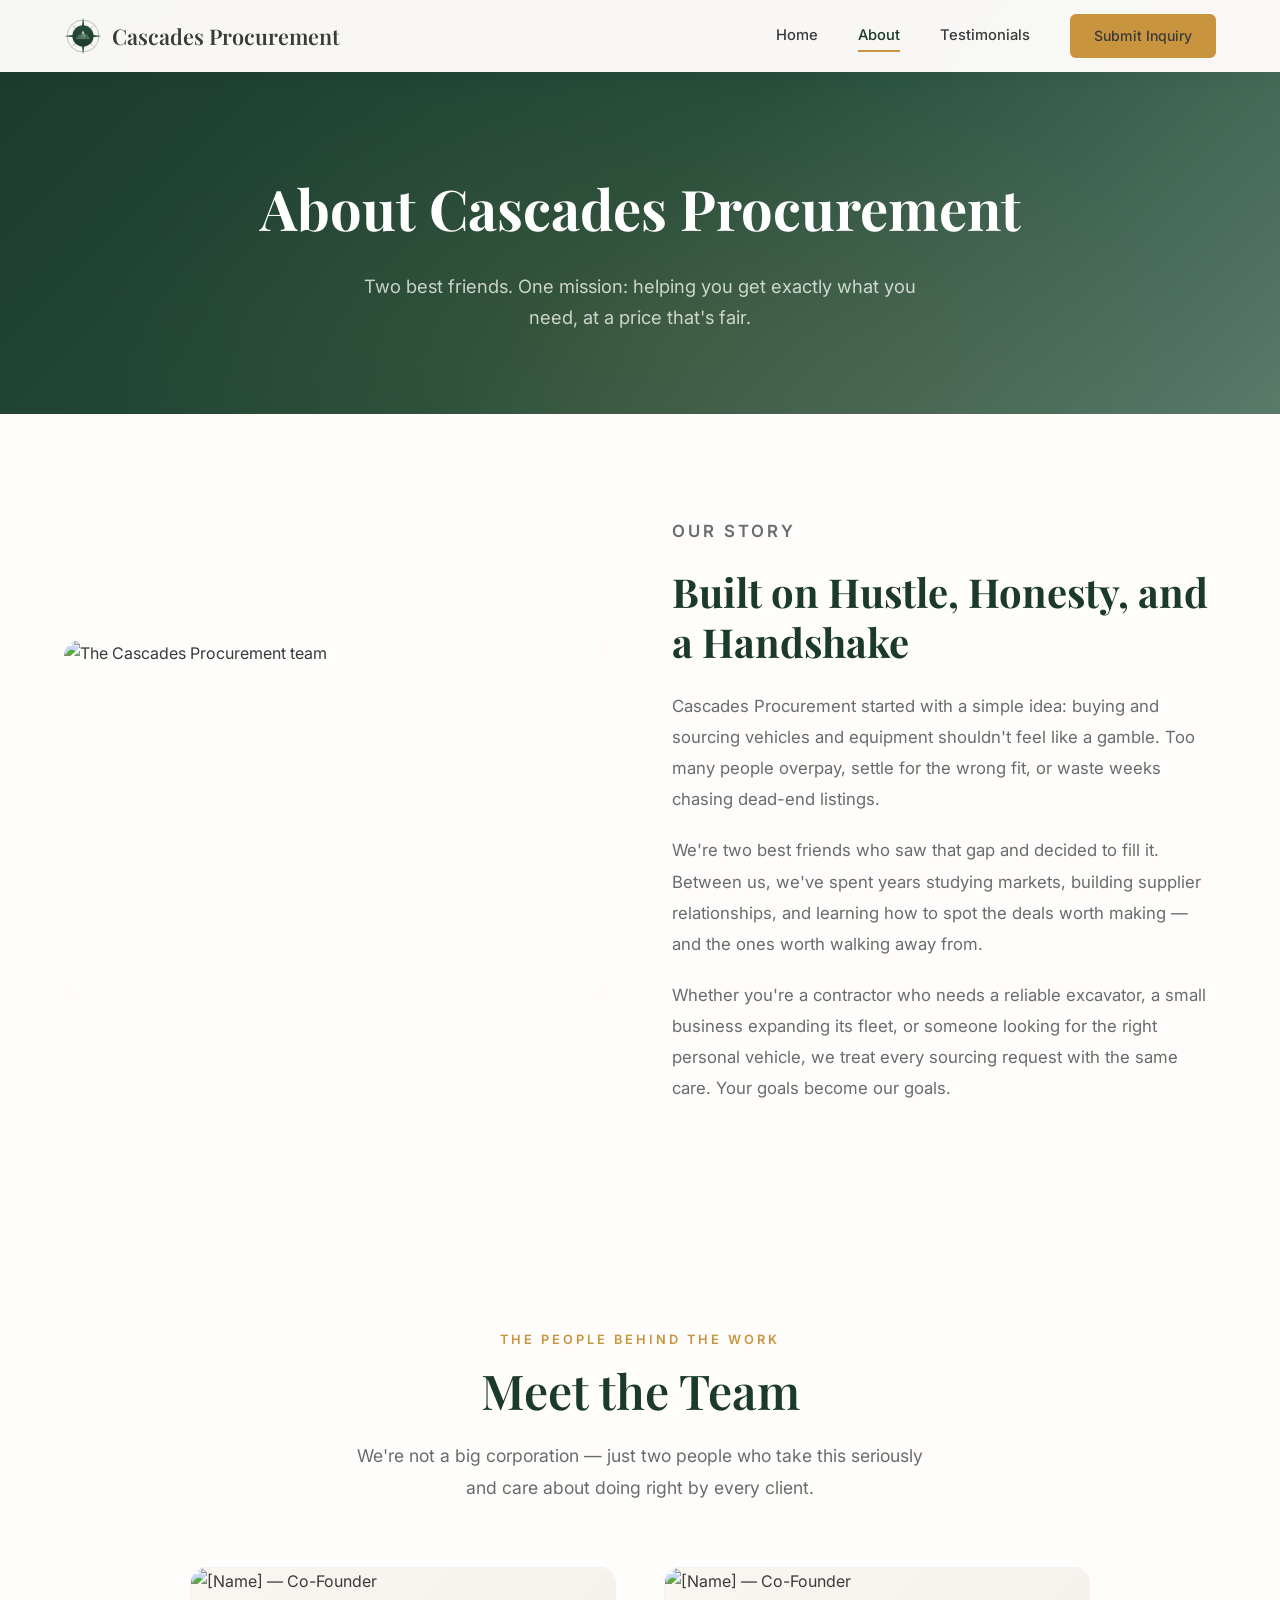
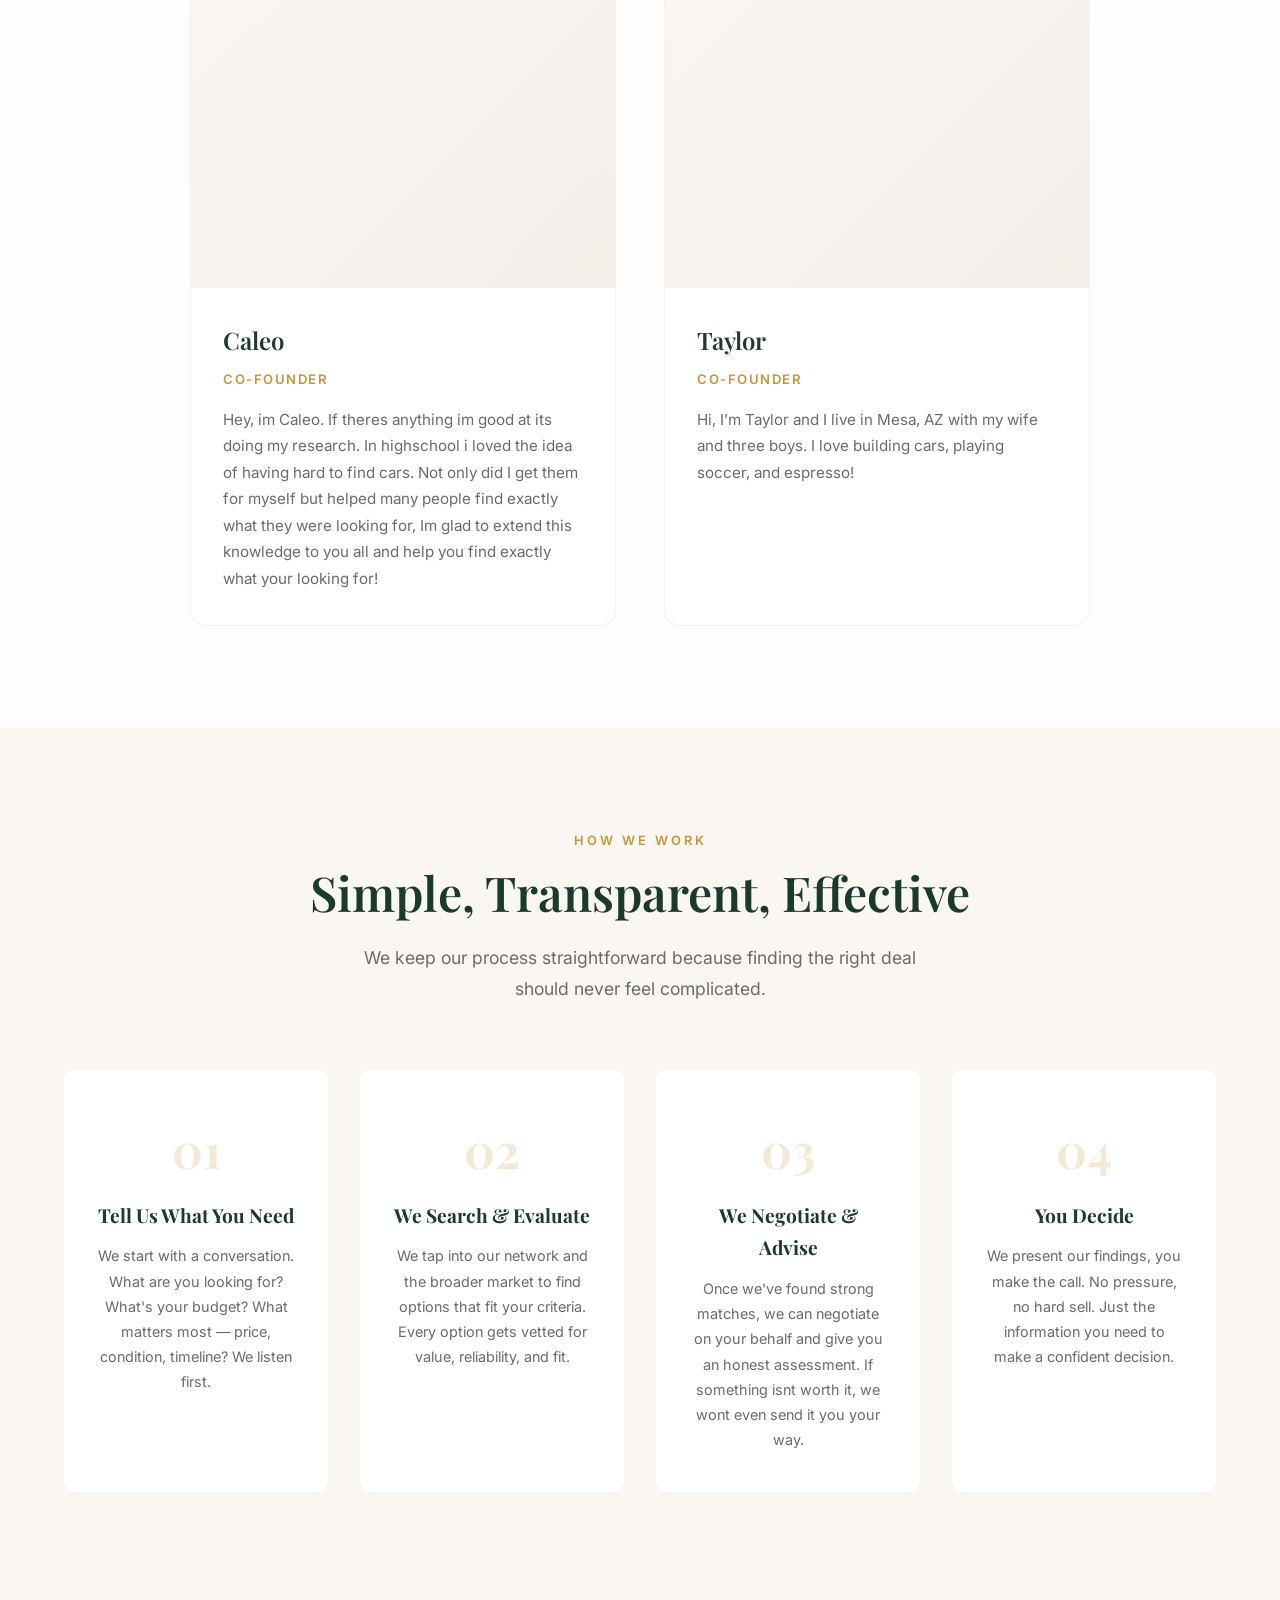
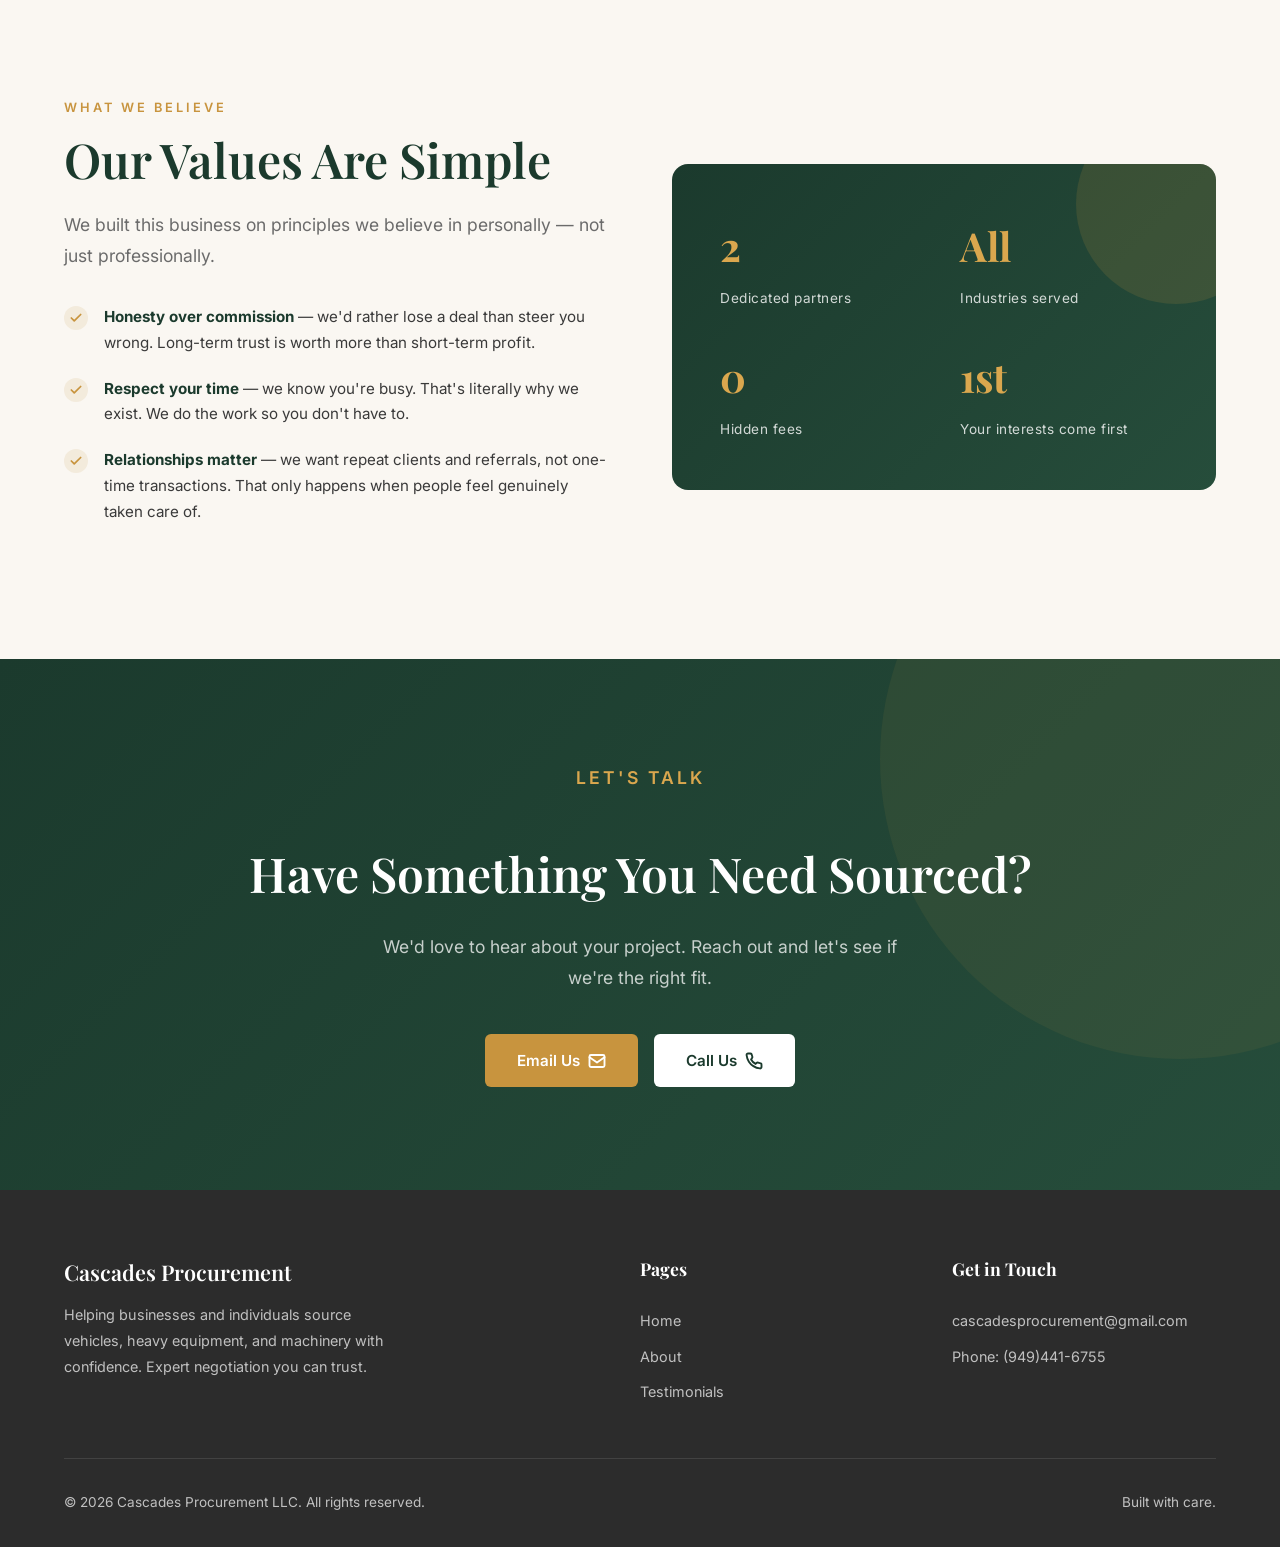
==== commit 48864b55: "Update Caleo's bio in about.html" ====
--- a/about.html
+++ b/about.html
@@ -84,7 +84,7 @@
           <div class="team-info">
             <h3>Caleo</h3>
             <span class="team-role">Co-Founder</span>
-            <p>Hey, im Caleo. a little bit about me - i love the outdoors, i live in Bend Oregon and really enjoy snowboarding, hiking, and playing soccer. Travel is a big part of my life and im very gratefull im able to do it.</p>
+            <p>Hey, im Caleo. If theres anything im good at its doing my research. In highschool i loved the idea of having hard to find cars. Not only did I get them for myself but helped many people find exactly what they were looking for, Im glad to extend this knowledge to you all and help you find exactly what your looking for!</p>
           </div>
         </div>
 
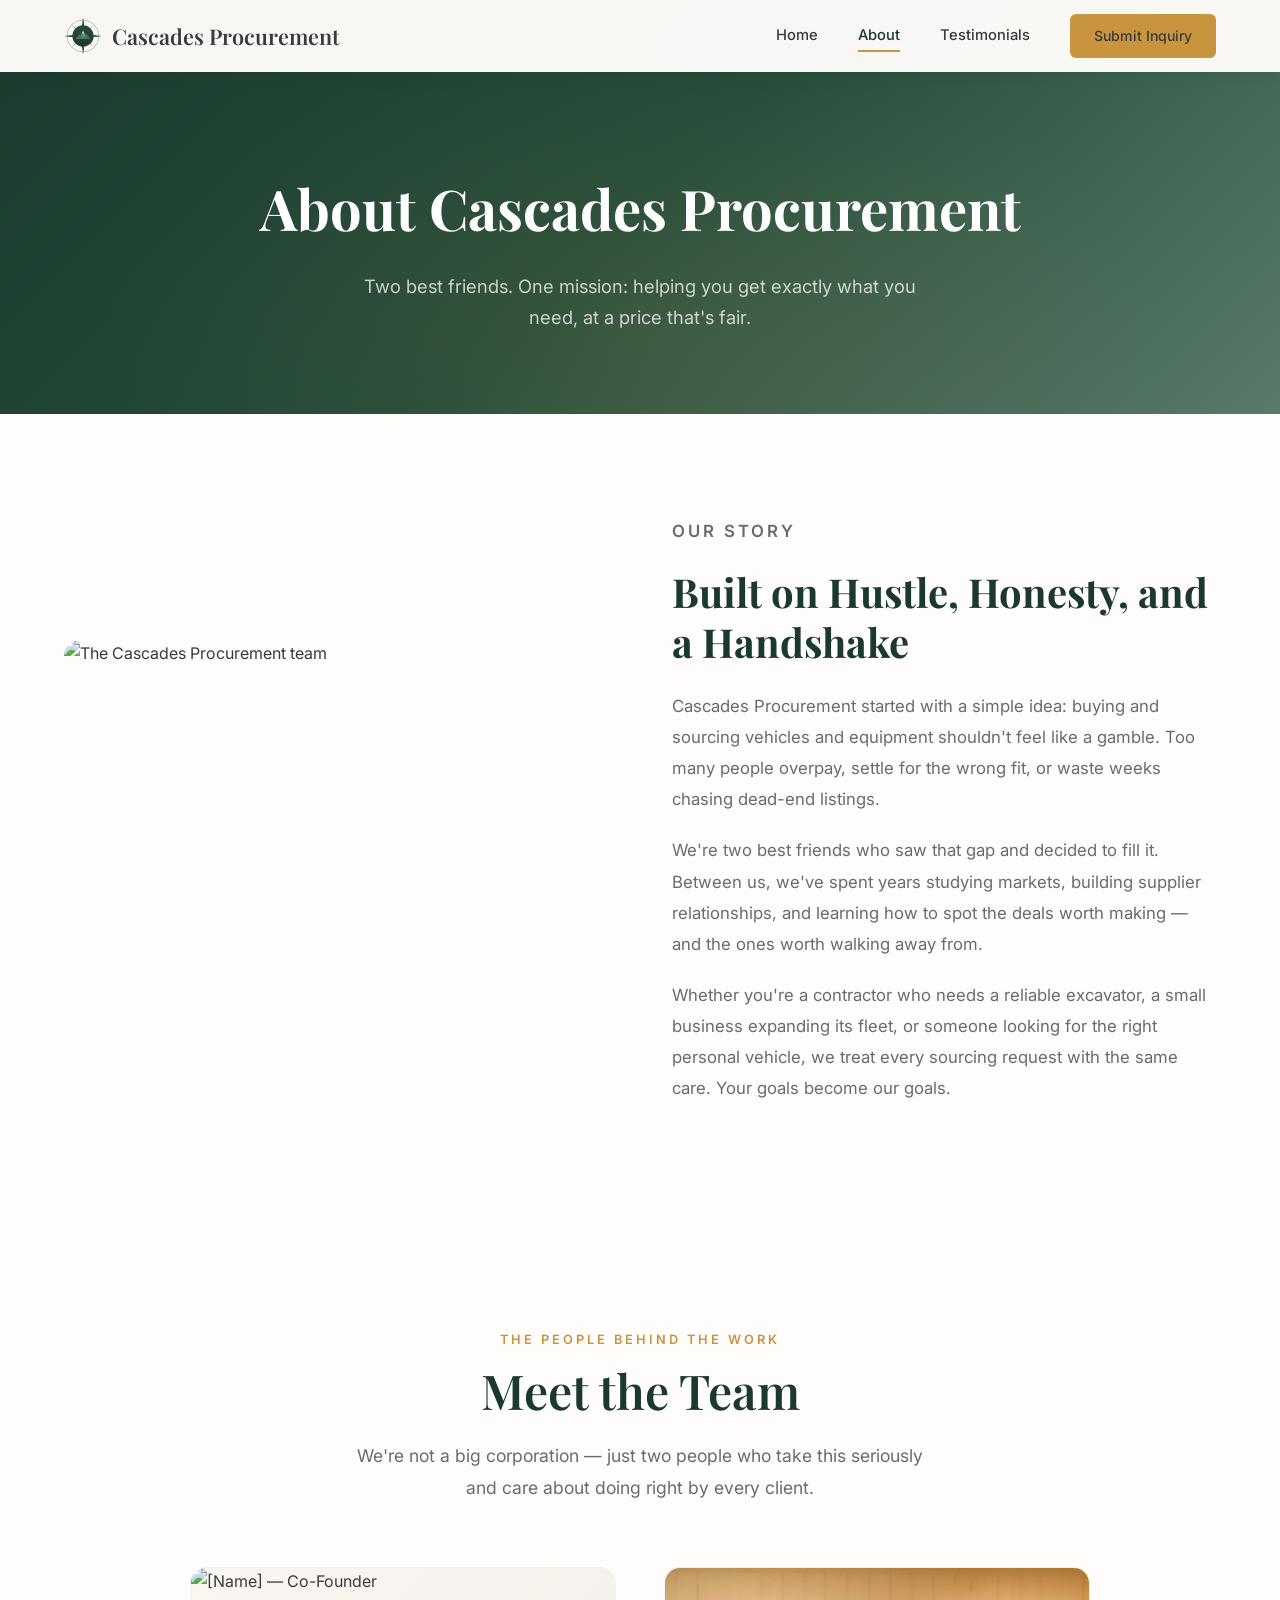
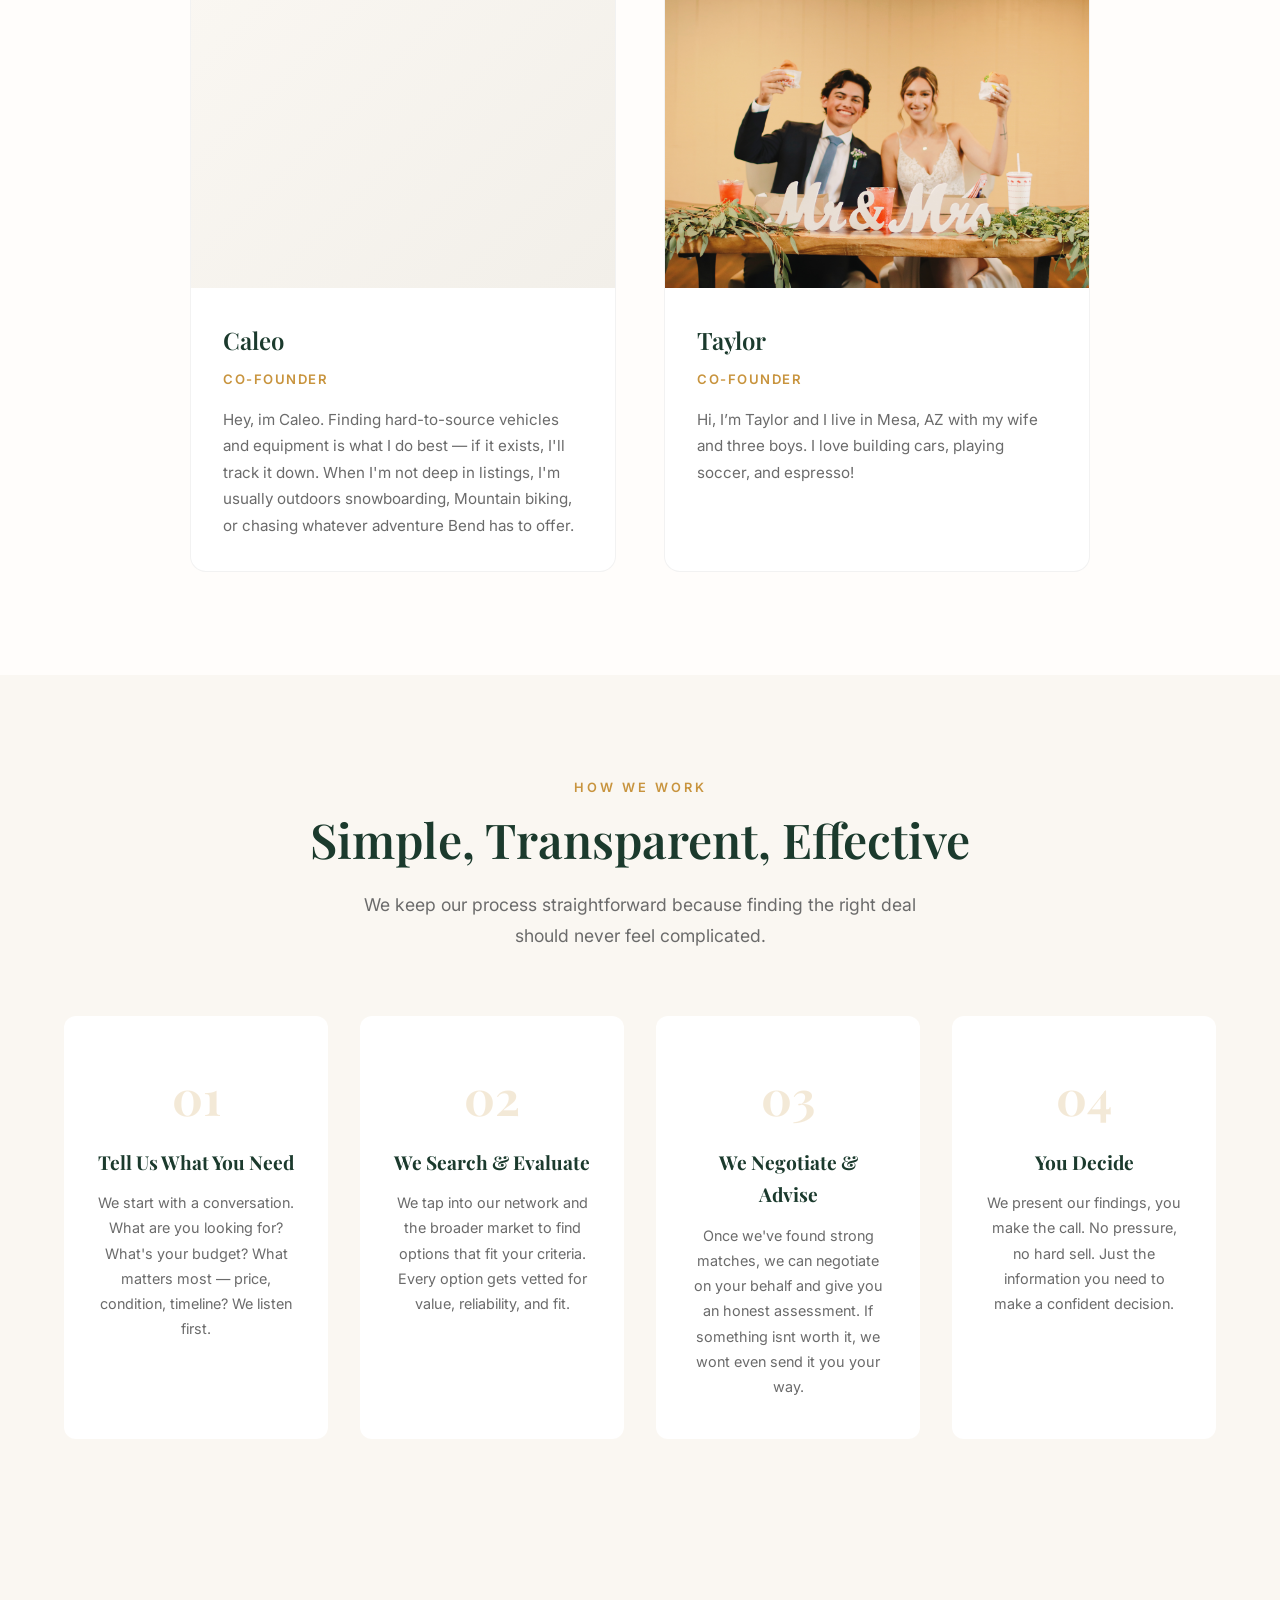
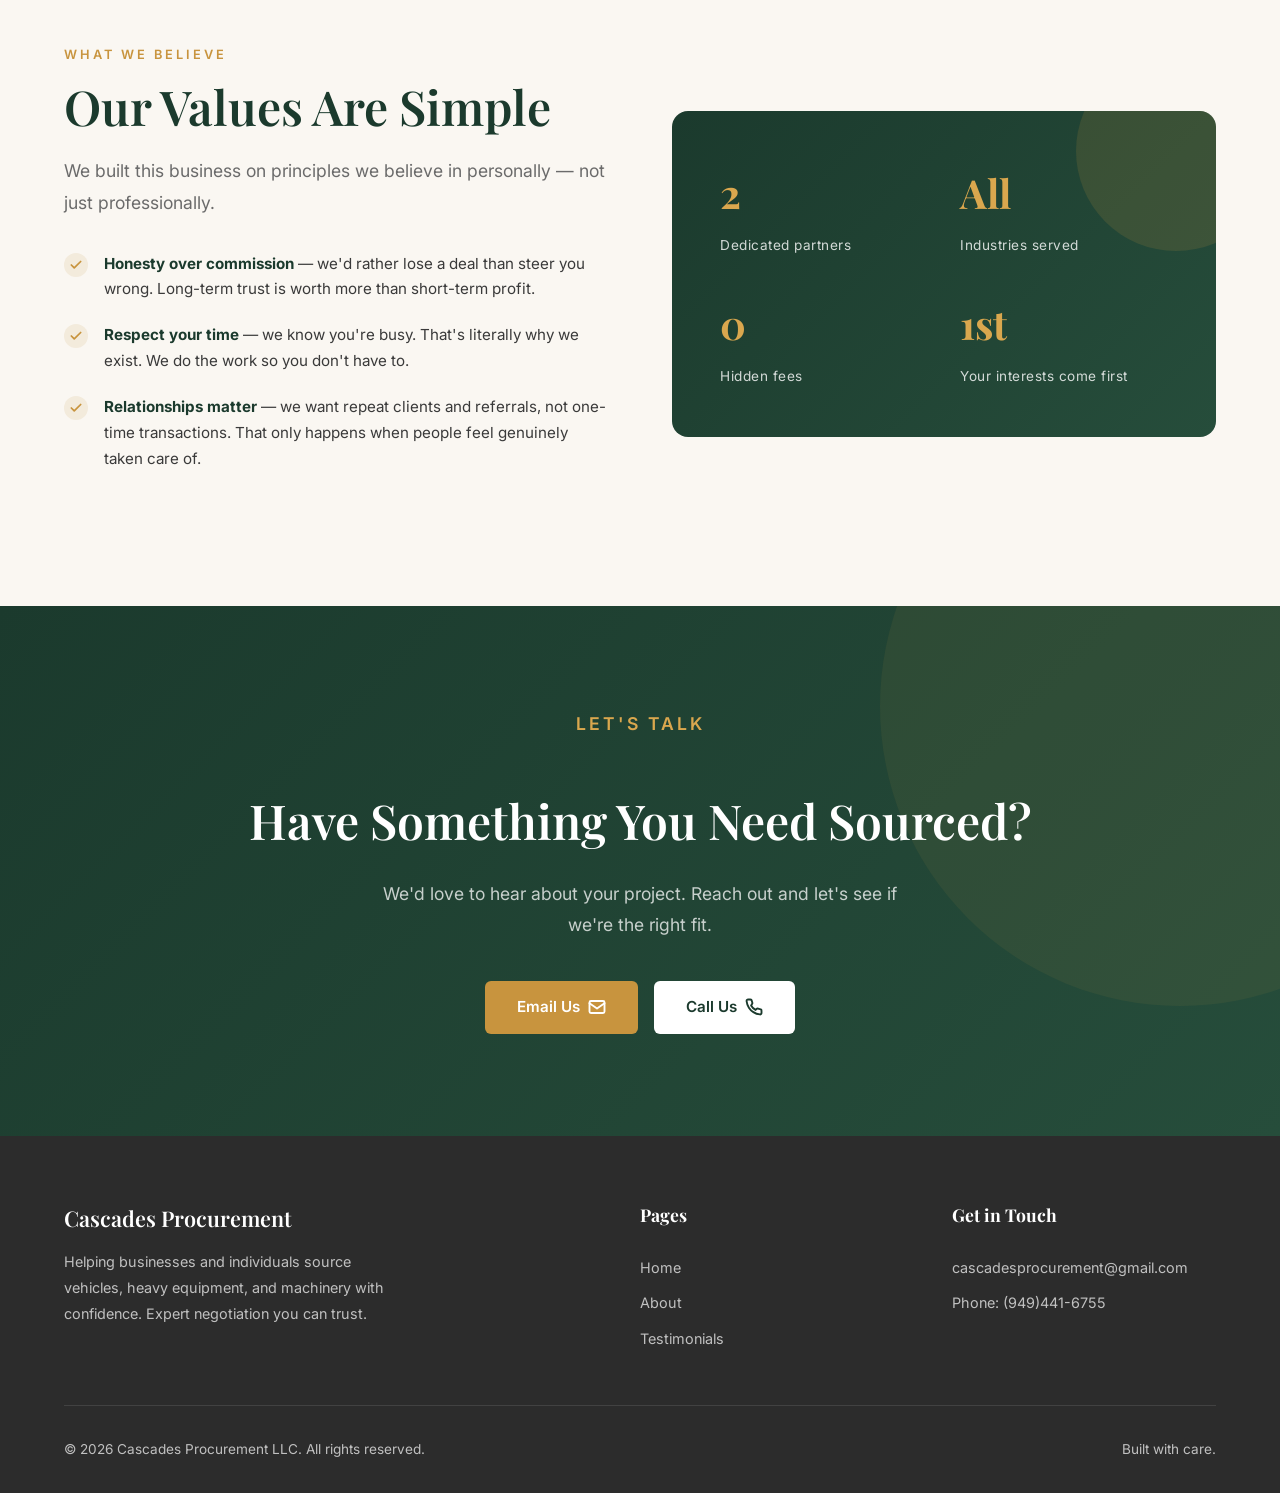
==== commit a4ae931f: "Update about.html" ====
--- a/about.html
+++ b/about.html
@@ -84,7 +84,7 @@
           <div class="team-info">
             <h3>Caleo</h3>
             <span class="team-role">Co-Founder</span>
-            <p>Hey, im Caleo. If theres anything im good at its doing my research. In highschool i loved the idea of having hard to find cars. Not only did I get them for myself but helped many people find exactly what they were looking for, Im glad to extend this knowledge to you all and help you find exactly what your looking for!</p>
+            <p>Hey, im Caleo. Finding hard-to-source vehicles and equipment is what I do best — if it exists, I'll track it down. When I'm not deep in listings, I'm usually outdoors snowboarding, Mountain biking, or chasing whatever adventure Bend has to offer.</p>
           </div>
         </div>
 
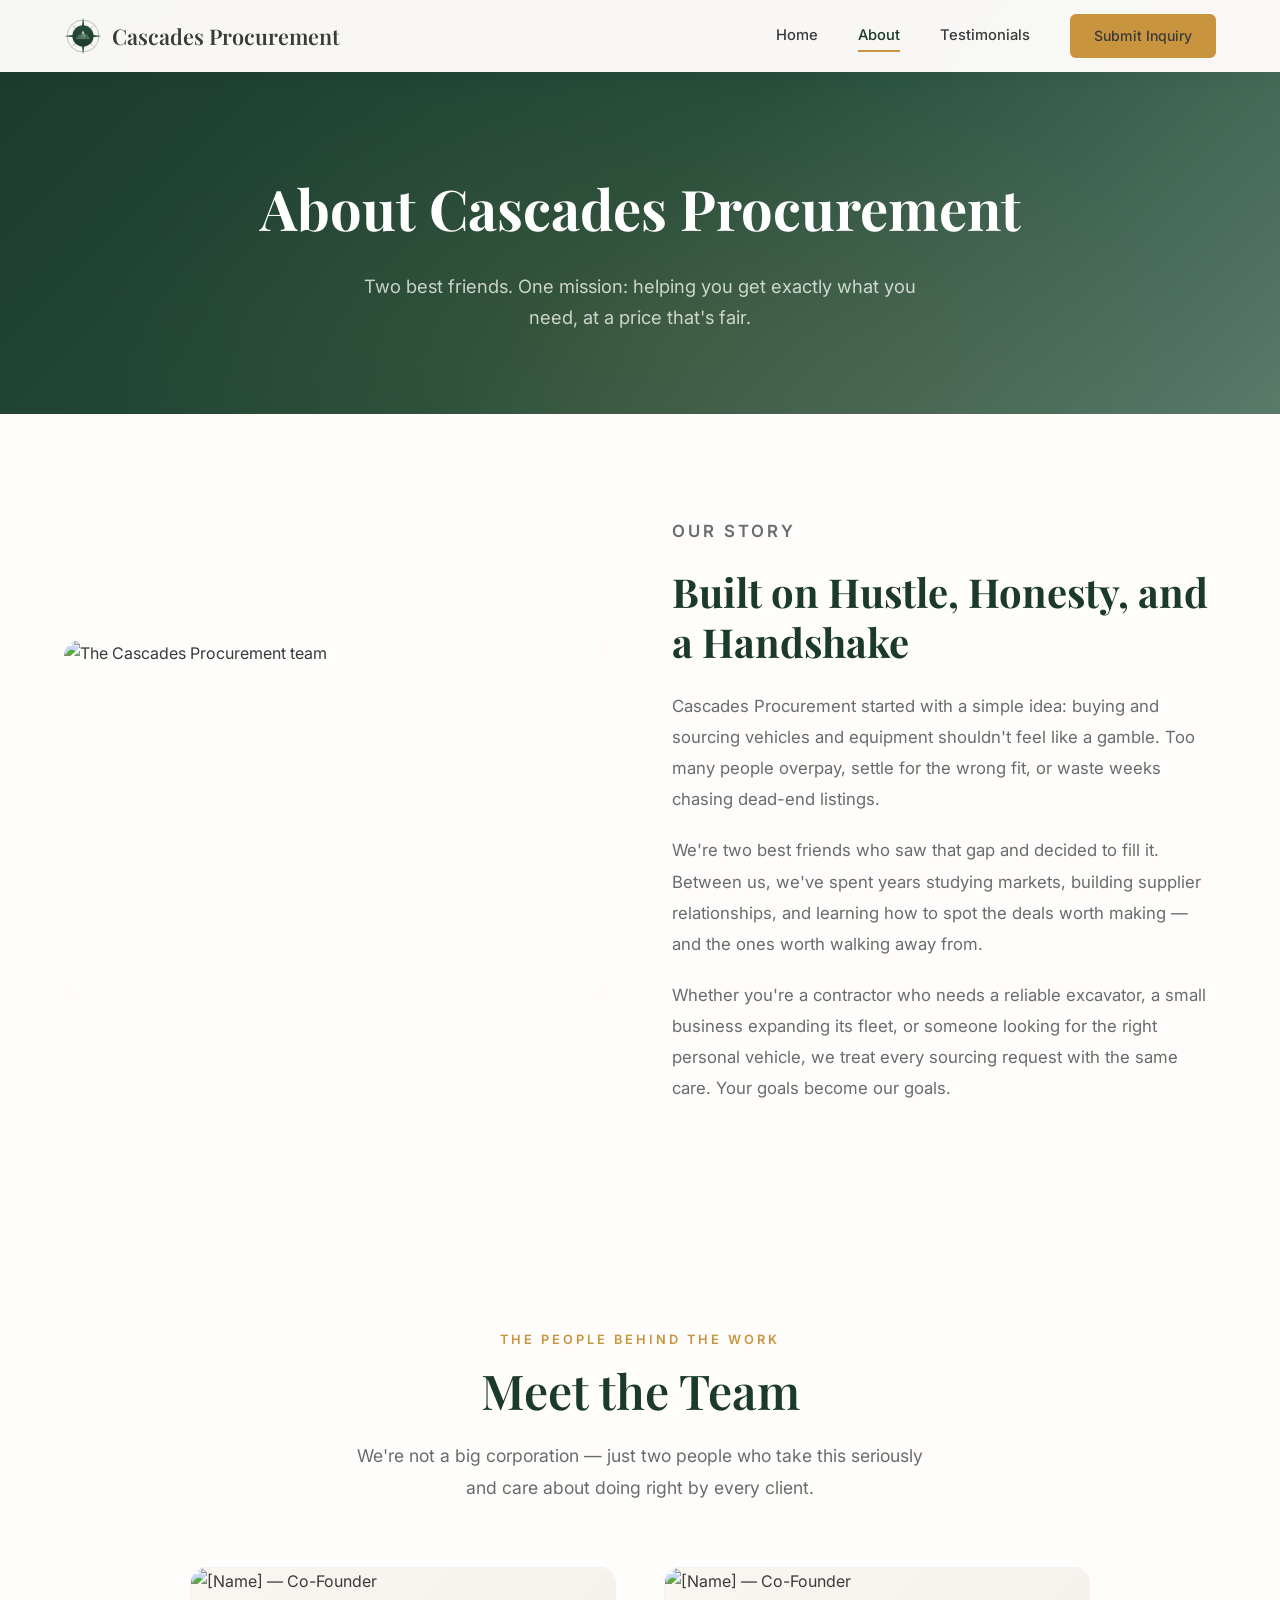
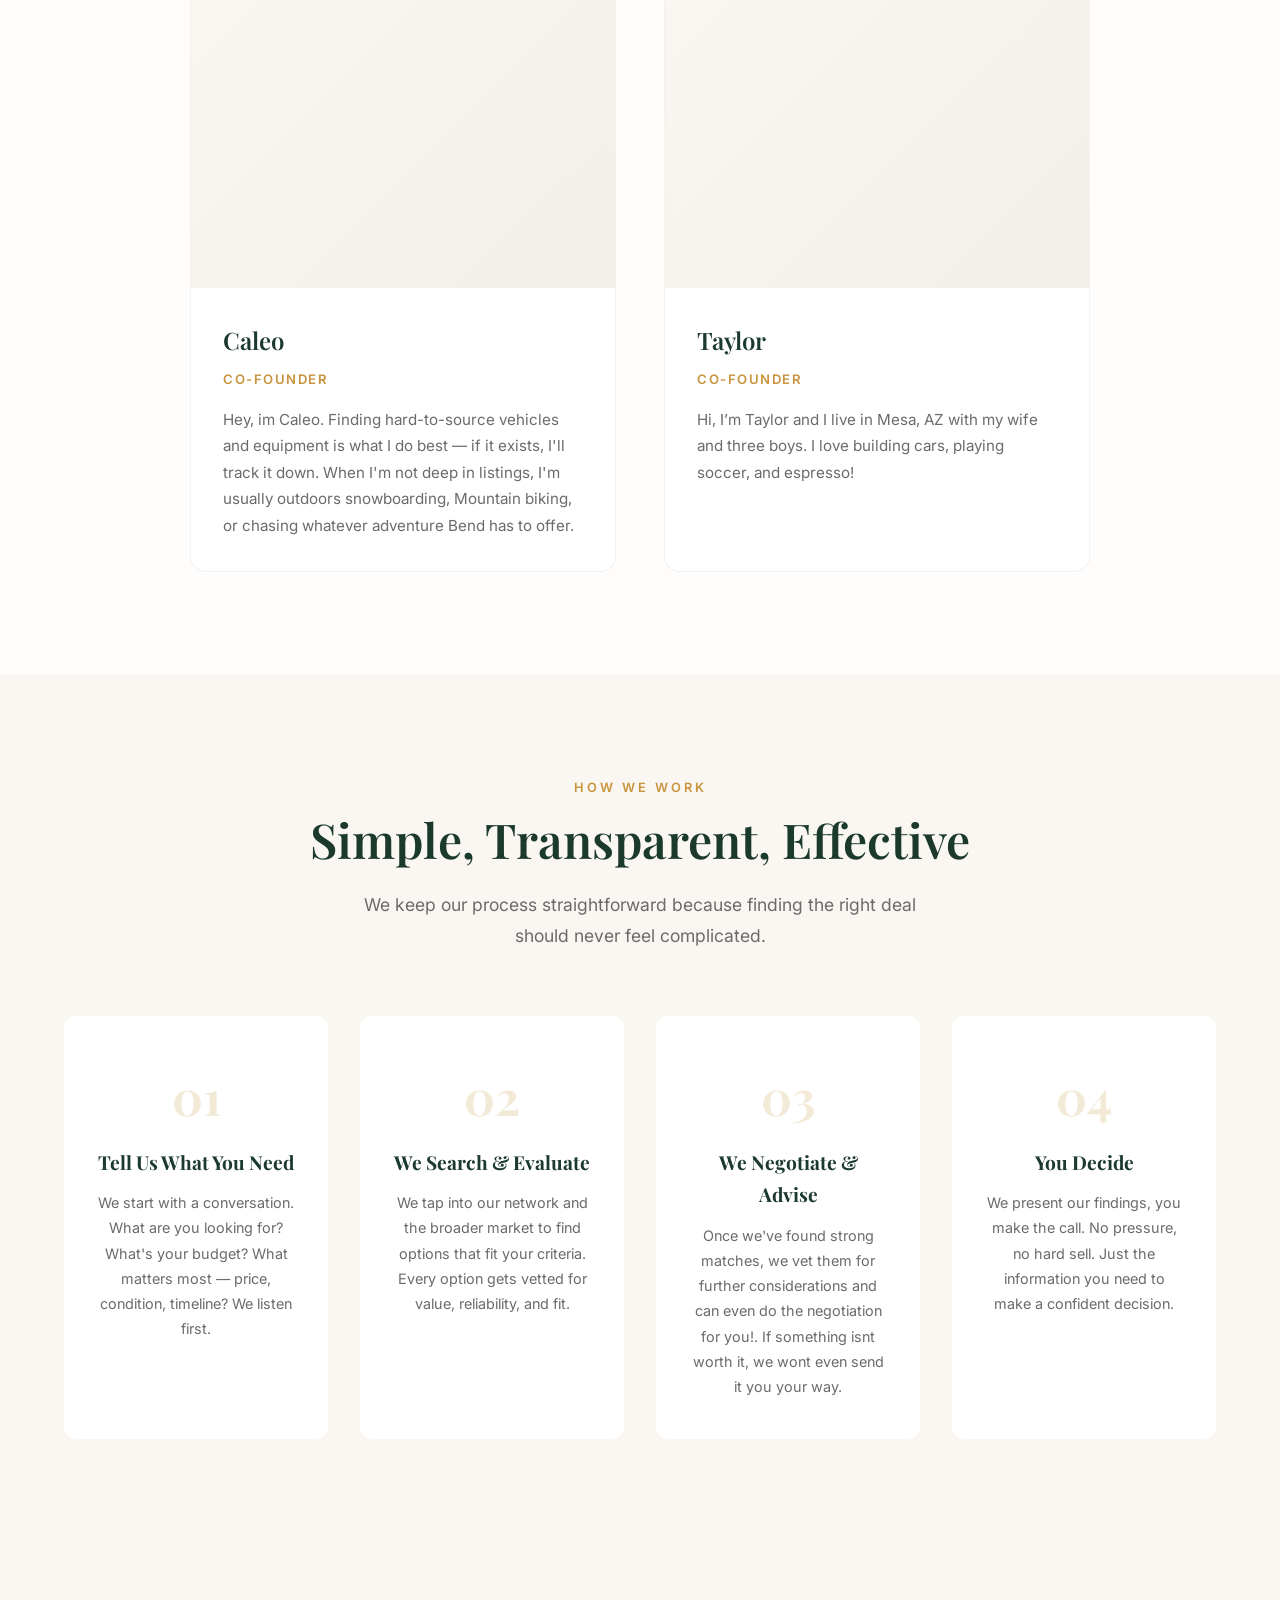
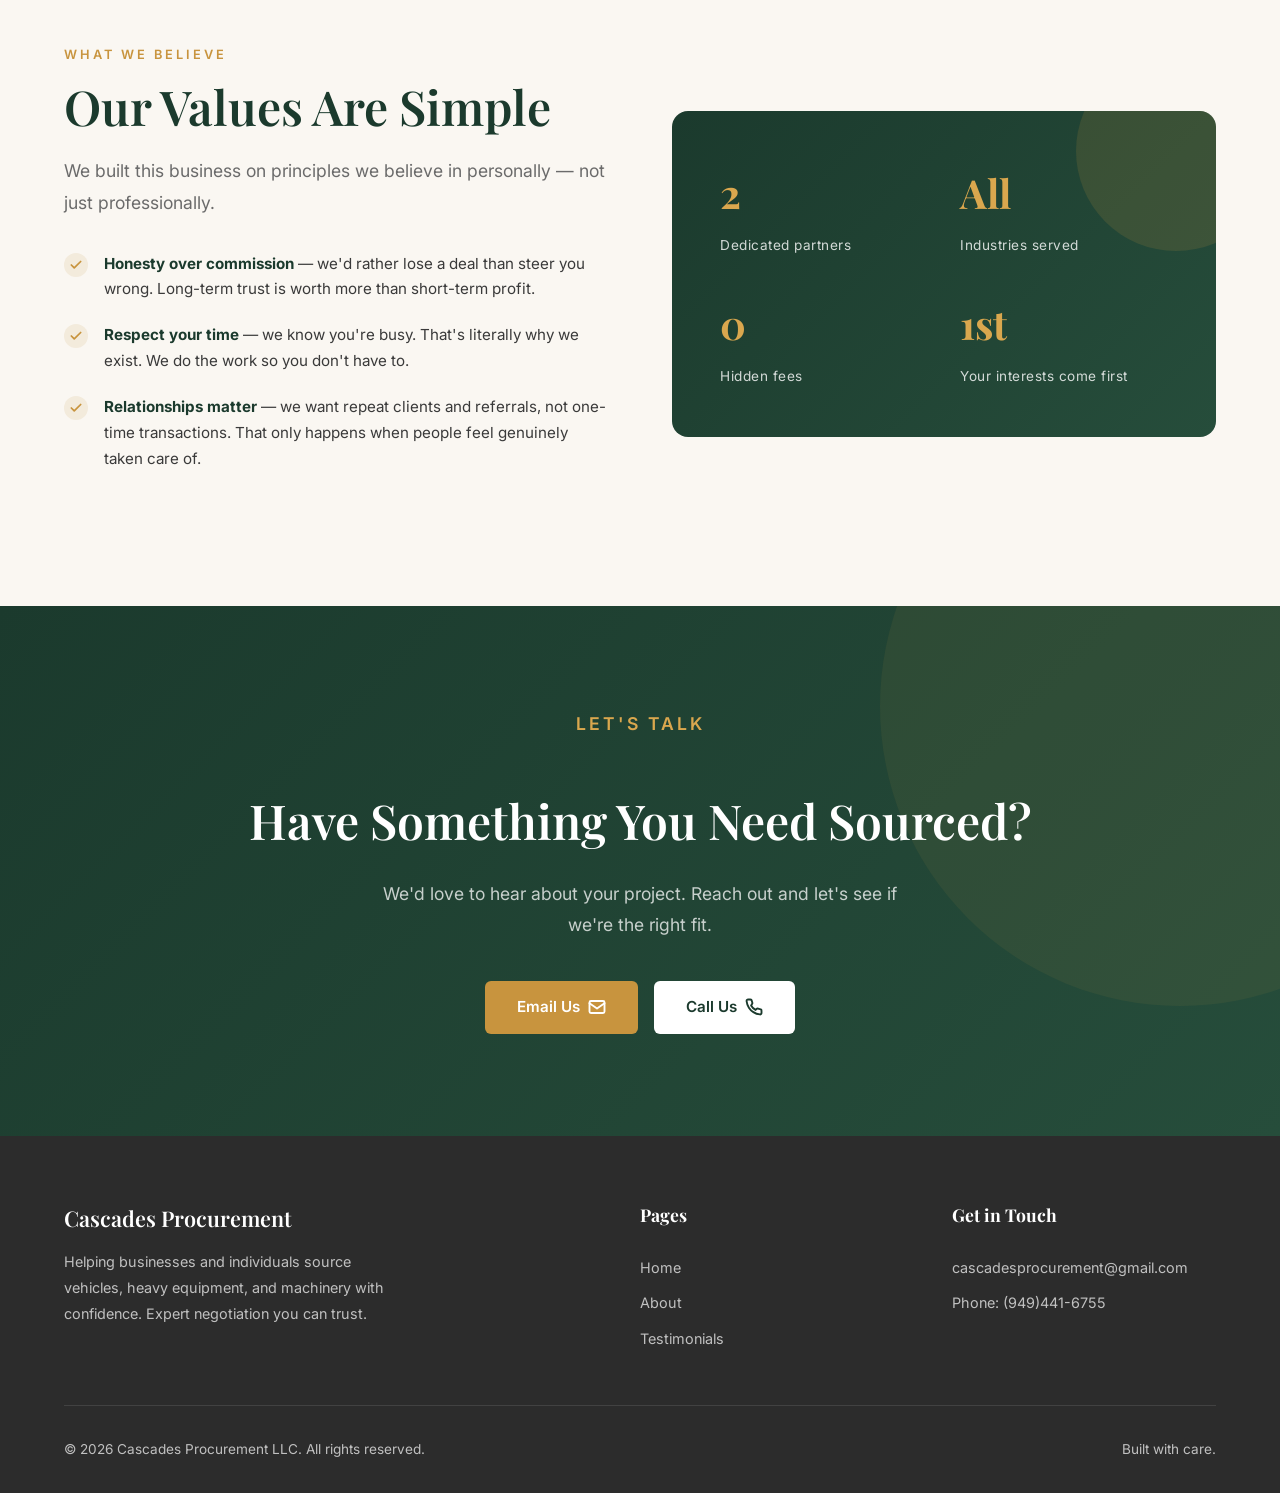
==== commit bad0e941: "Update negotiation description in about.html" ====
--- a/about.html
+++ b/about.html
@@ -133,7 +133,7 @@
         <div class="approach-step fade-up">
           <div class="step-number">03</div>
           <h3>We Negotiate &amp; Advise</h3>
-          <p>Once we've found strong matches, we can negotiate on your behalf and give you an honest assessment. If something isnt worth it, we wont even send it you your way.</p>
+          <p>Once we've found strong matches, we vet them for further considerations and can even do the negotiation for you!. If something isnt worth it, we wont even send it you your way.</p>
         </div>
         <div class="approach-step fade-up">
           <div class="step-number">04</div>
